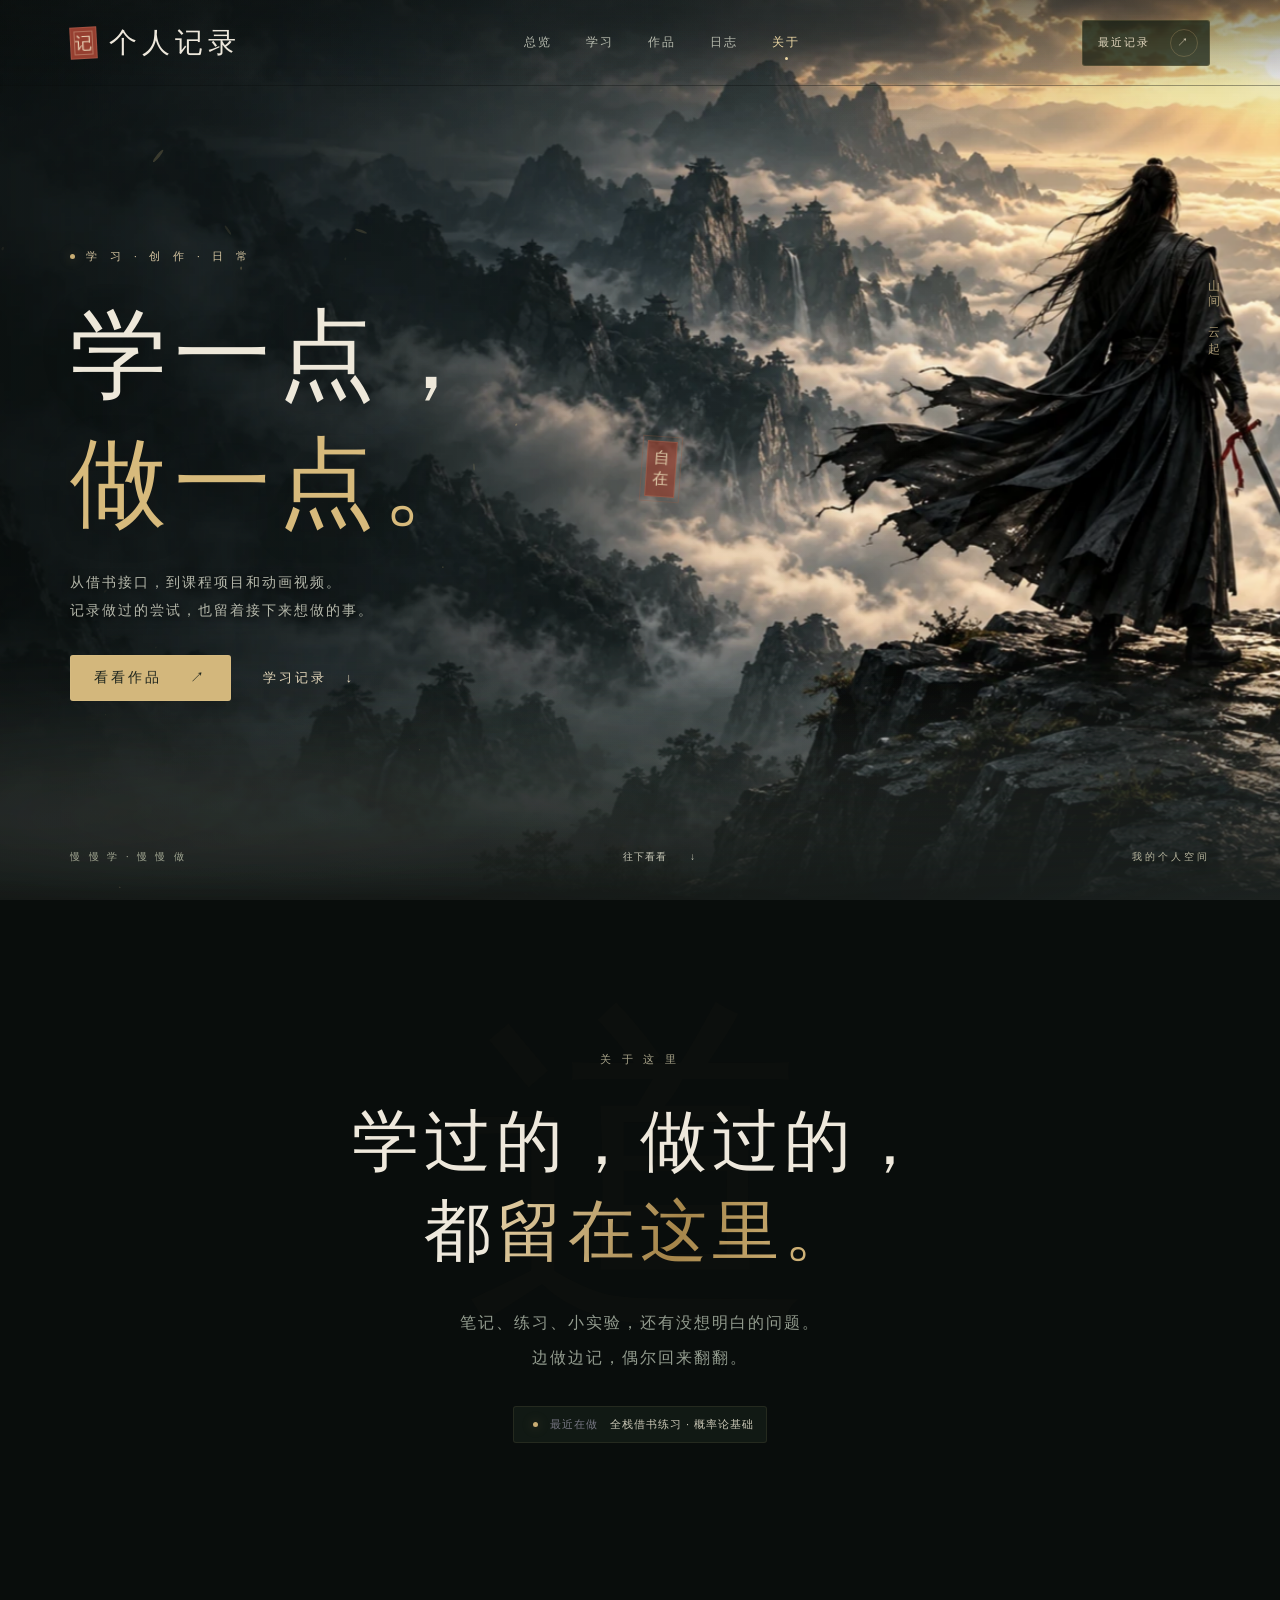
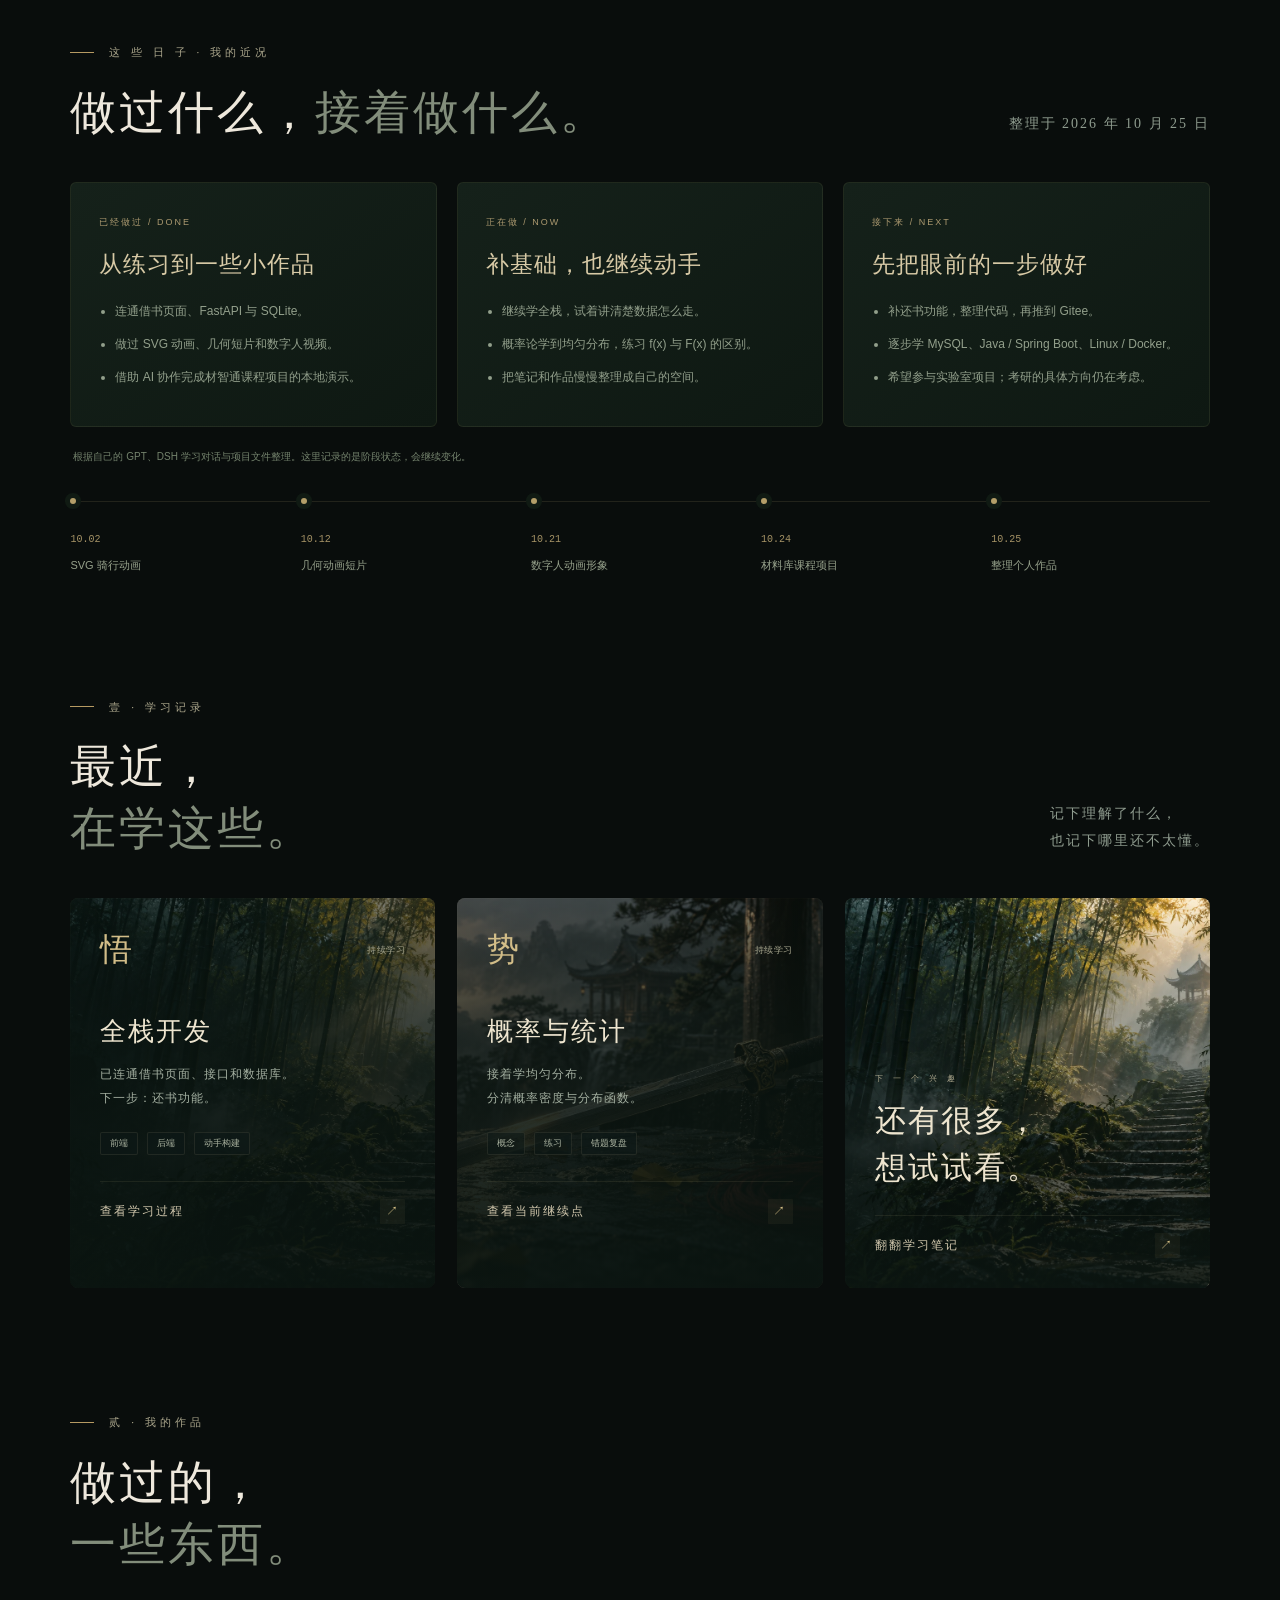
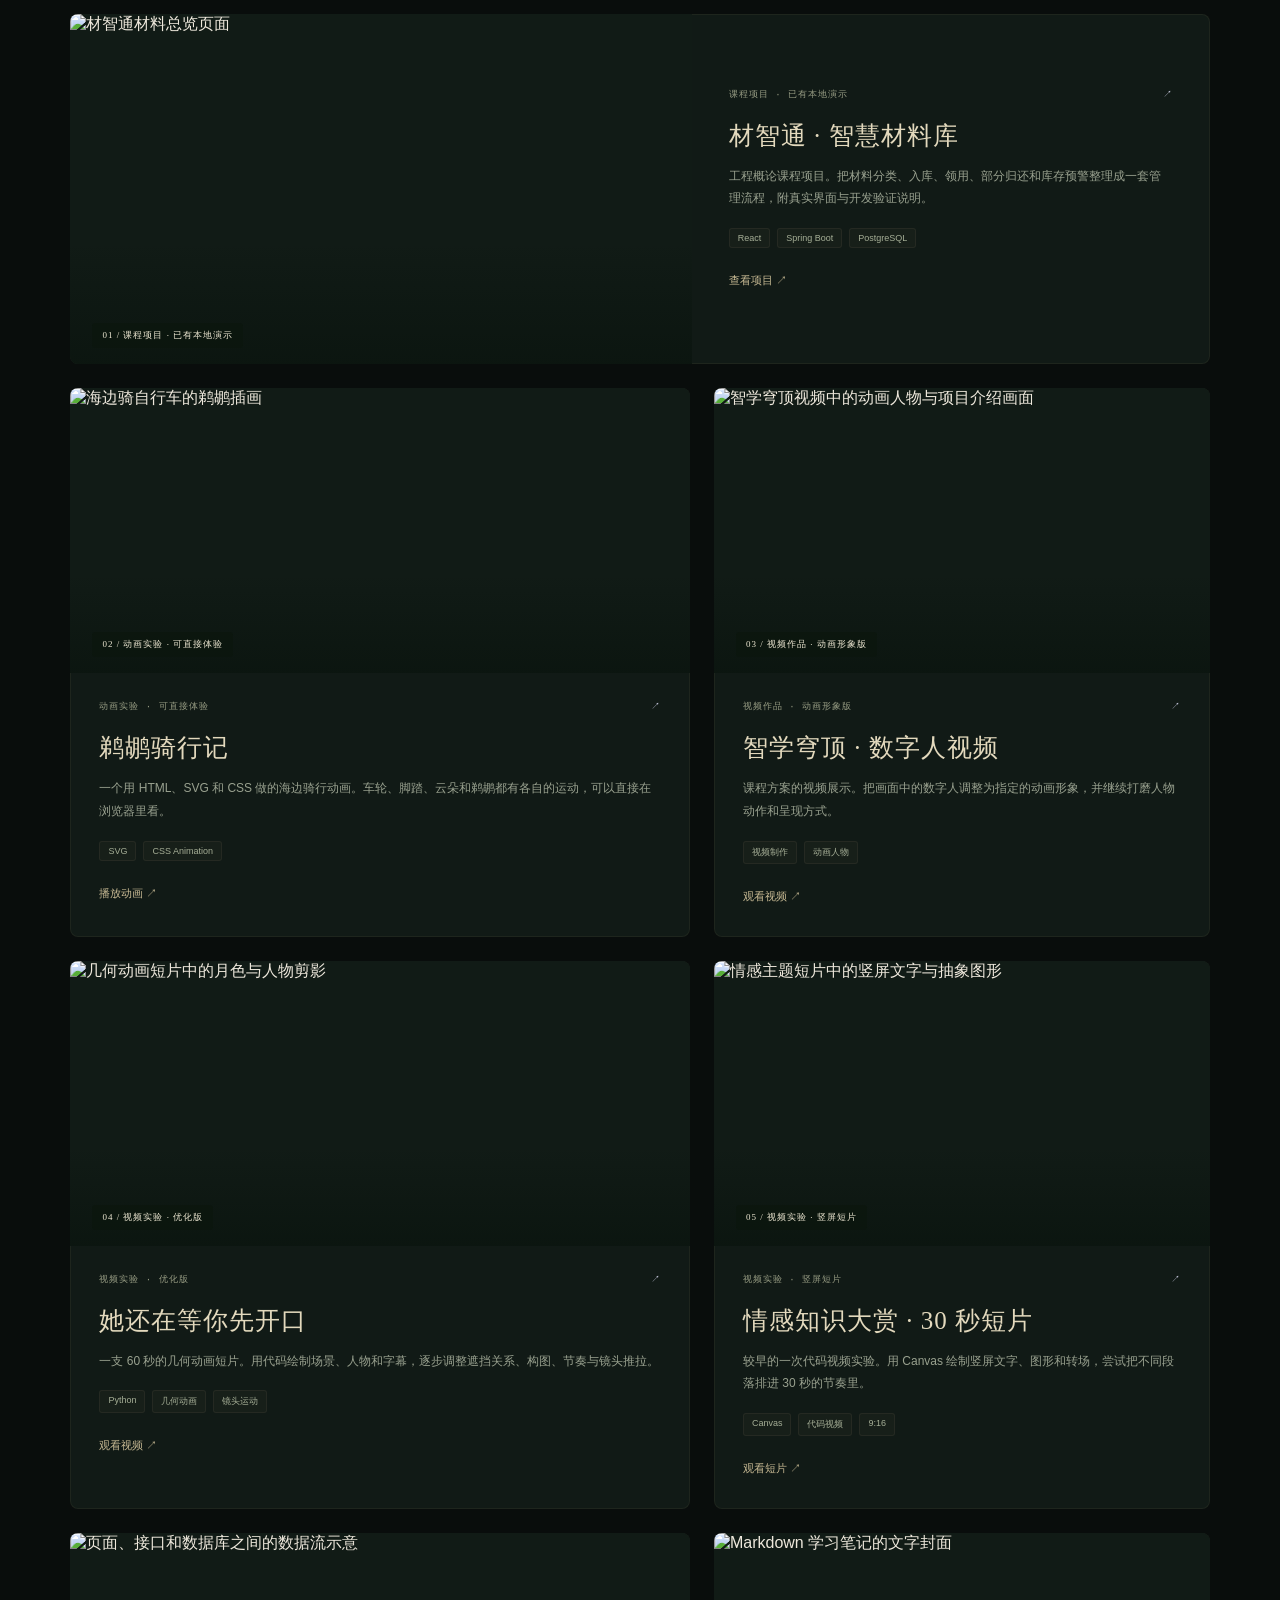
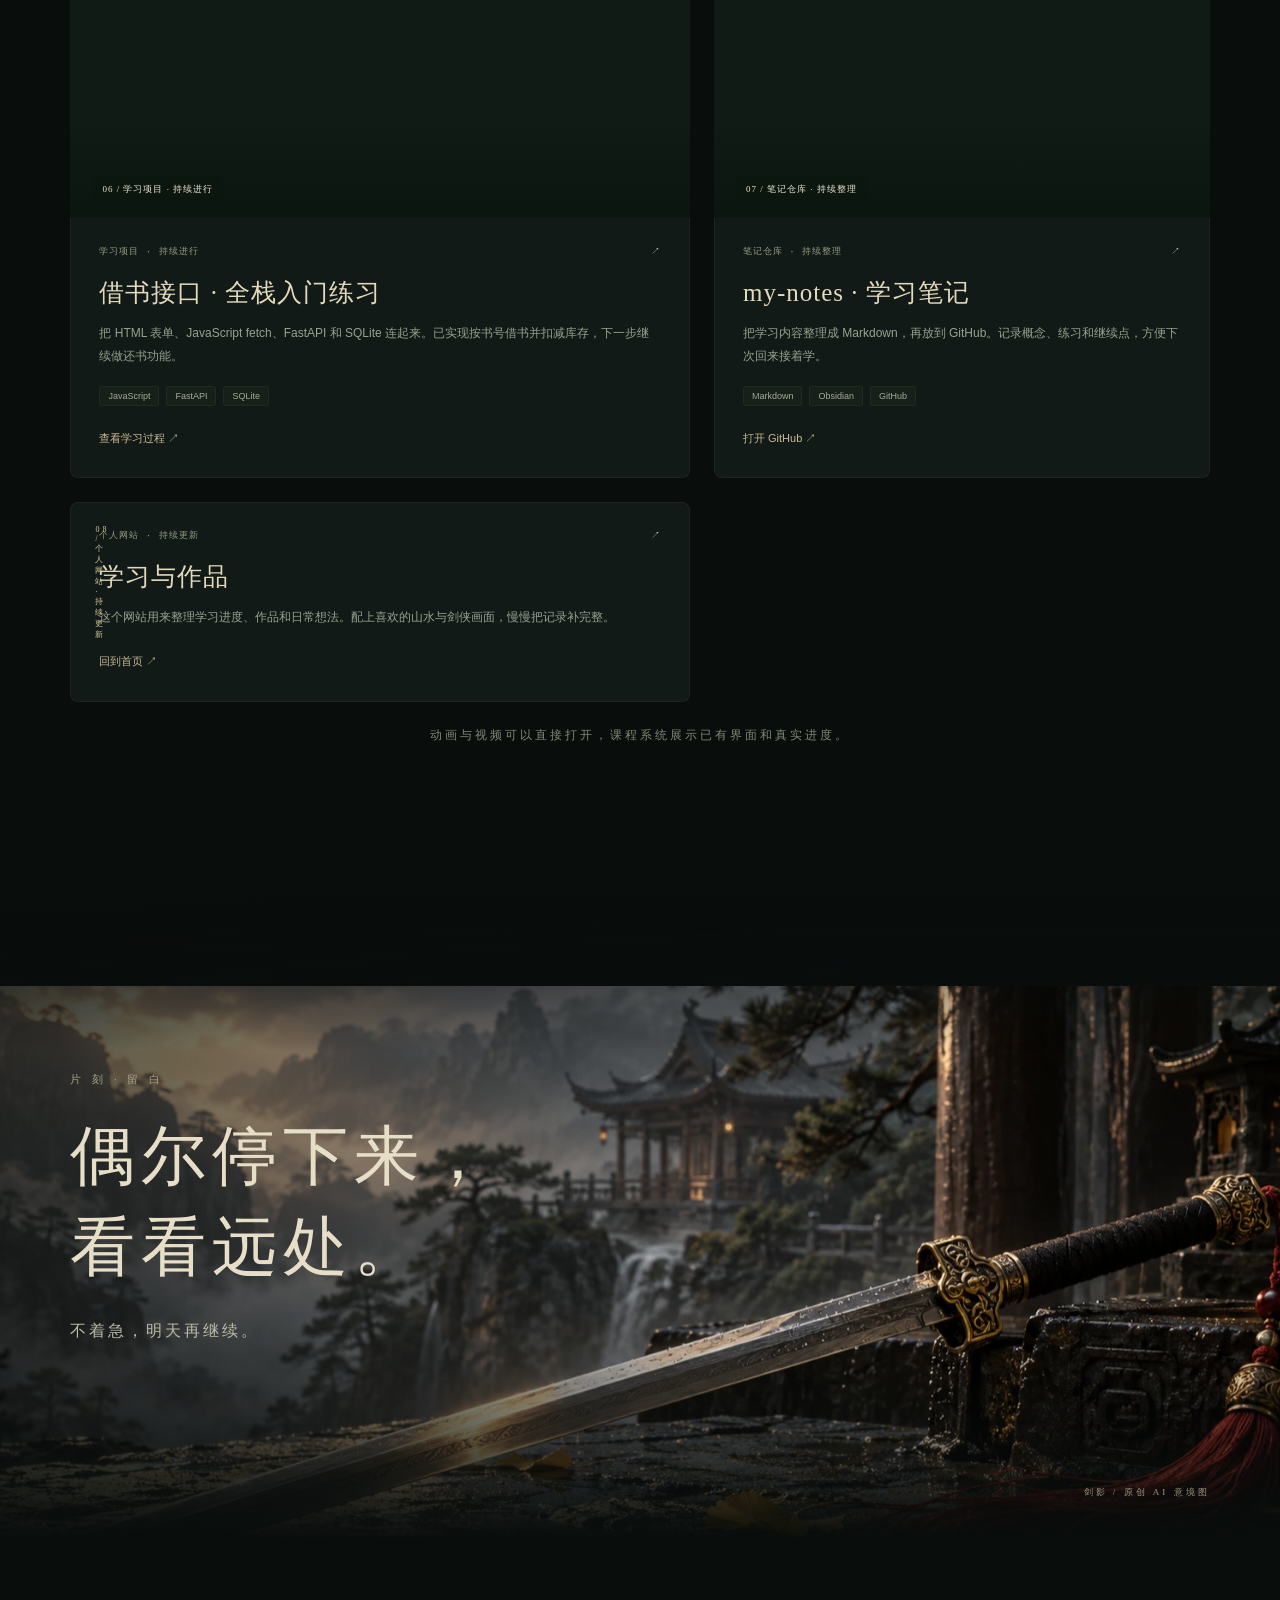
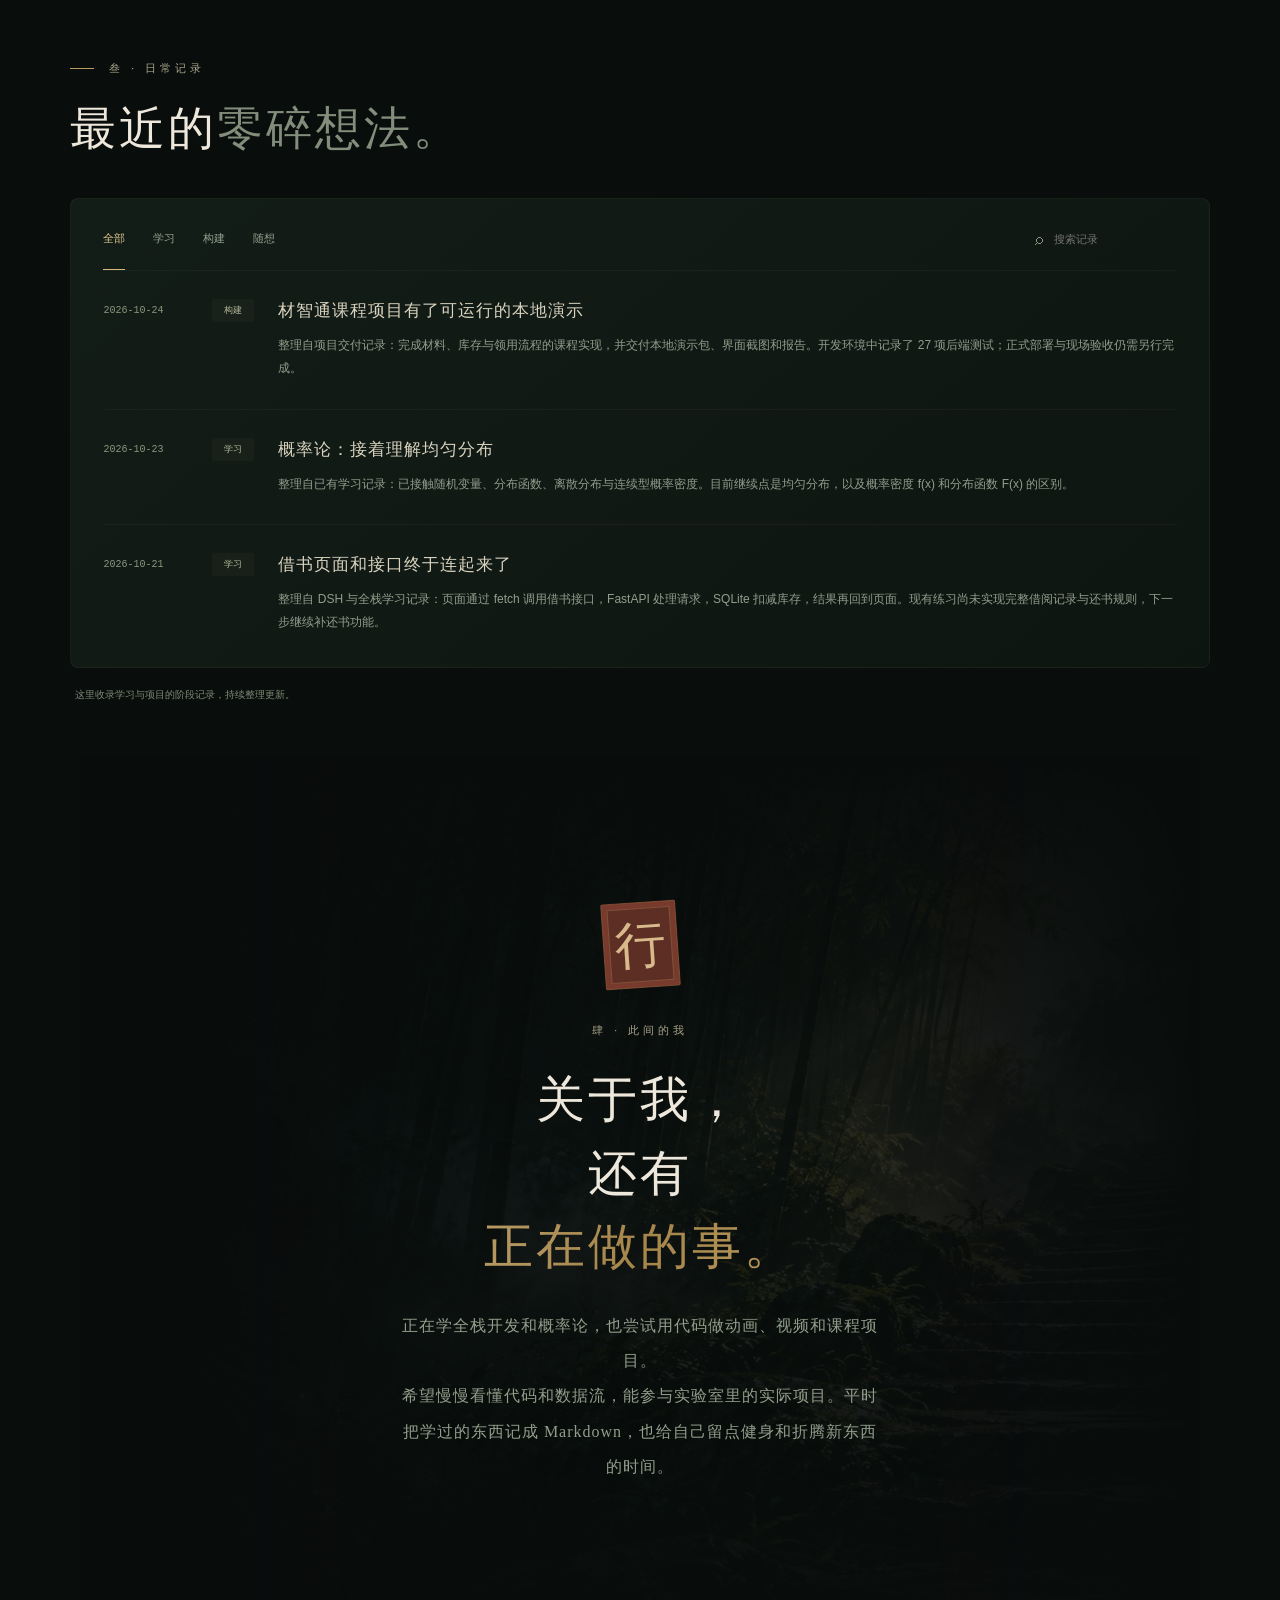
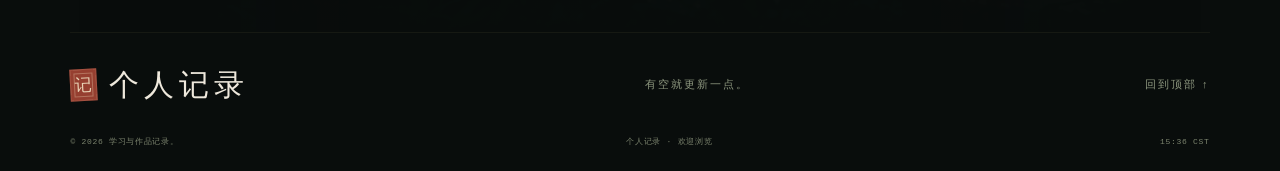
==== index.html @ 6dd76df6 "Deploy personal learning and works site" ====
<!doctype html>
<html lang="zh-CN"><head><meta charset="utf-8"><meta name="viewport" content="width=device-width,initial-scale=1"><meta name="description" content="记录学习、作品和日常想法的个人空间。"><meta name="theme-color" content="#090d0c"><title>学习与作品</title><link rel="icon" href="data:image/svg+xml,%3Csvg xmlns='http://www.w3.org/2000/svg' viewBox='0 0 64 64'%3E%3Crect width='64' height='64' rx='18' fill='%23090d0c'/wenjianbaiyujing/%3E%3Ctext x='18' y='47' font-family='Arial' font-size='34' fill='%23d3b77c'%3E%E8%AE%B0%3C/text%3E%3C/svg%3E"><link rel="preload" as="image" href="images/wuxia-summit-v3.webp"><link rel="stylesheet" href="design-v2.css"><link rel="stylesheet" href="theme-v3.css"><link rel="stylesheet" href="portfolio.css"></head>
<body><div class="scroll-progress" aria-hidden="true"></div><header class="site-header"><a class="brand" href="#home" aria-label="个人记录 首页"><span class="brand-seal">记</span>个人记录</a><nav aria-label="主导航"><a class="active" href="#home">总览</a><a href="#learning">学习</a><a href="#projects">作品</a><a href="#logs">日志</a><a href="#about">关于</a></nav><a class="nav-action" href="#logs">最近记录 <span>↗</span></a></header>
<main id="home"><section class="hero"><div class="hero-image-wrap"><img class="hero-image" src="images/wuxia-summit-v3.webp" alt="黑衣剑客立于孤峰，望向金色天光下的层峦与云海" fetchpriority="high" width="1672" height="941"></div><div class="hero-shade"></div><div class="mist mist-far" aria-hidden="true"></div><div class="mist mist-near" aria-hidden="true"></div><canvas id="wind-canvas" aria-hidden="true"></canvas><div class="sword-flash" aria-hidden="true"></div><div class="hero-inscription" aria-hidden="true">山 间 · 云 起</div><div class="hero-content"><div class="eyebrow"><span class="status-dot"></span> 学 习 · 创 作 · 日 常</div><h1 aria-label="学一点，做一点。"><span class="hero-line">学一点，</span><span class="hero-line">做一点。</span></h1><span class="hero-seal" aria-hidden="true">自<br>在</span><p class="hero-description">从借书接口，到课程项目和动画视频。<br>记录做过的尝试，也留着接下来想做的事。</p><div class="hero-actions"><a class="primary" href="#projects">看看作品 <span>↗</span></a><a class="secondary" href="#learning">学习记录 <span>↓</span></a></div></div><div class="hero-bottom"><span>慢 慢 学 · 慢 慢 做</span><a href="#intro">往下看看 <span>↓</span></a><span class="edition">我的个人空间</span></div></section>
<section id="intro" class="intro-section section-wrap reveal"><div class="eyebrow">关 于 这 里</div><h2 class="statement">学过的，做过的，<br>都<span class="gradient-text">留在这里。</span></h2><p class="intro-description">笔记、练习、小实验，还有没想明白的问题。<br>边做边记，偶尔回来翻翻。</p><div class="focus-pill"><span class="status-dot"></span><span>最近在做</span><strong id="focus-value">构建自己的数字空间</strong></div></section>
<section id="journey" class="content-section section-wrap"><div class="section-heading reveal"><div><div class="eyebrow">这 些 日 子 · 我的近况</div><h2>做过什么，<span class="soft">接着做什么。</span></h2></div><p>整理于 2026 年 10 月 25 日</p></div><div class="life-grid"><article class="life-card reveal"><span class="life-label">已经做过 / DONE</span><h3>从练习到一些小作品</h3><ul><li>连通借书页面、FastAPI 与 SQLite。</li><li>做过 SVG 动画、几何短片和数字人视频。</li><li>借助 AI 协作完成材智通课程项目的本地演示。</li></ul></article><article class="life-card reveal"><span class="life-label">正在做 / NOW</span><h3>补基础，也继续动手</h3><ul><li>继续学全栈，试着讲清楚数据怎么走。</li><li>概率论学到均匀分布，练习 f(x) 与 F(x) 的区别。</li><li>把笔记和作品慢慢整理成自己的空间。</li></ul></article><article class="life-card reveal"><span class="life-label">接下来 / NEXT</span><h3>先把眼前的一步做好</h3><ul><li>补还书功能，整理代码，再推到 Gitee。</li><li>逐步学 MySQL、Java / Spring Boot、Linux / Docker。</li><li>希望参与实验室项目；考研的具体方向仍在考虑。</li></ul></article></div><p class="journey-note">根据自己的 GPT、DSH 学习对话与项目文件整理。这里记录的是阶段状态，会继续变化。</p><div class="mini-timeline reveal"><a href="/wenjianbaiyujing/projects/pelican-bike.html"><time>10.02</time><span>SVG 骑行动画</span></a><a href="/wenjianbaiyujing/projects/geometry-story.html"><time>10.12</time><span>几何动画短片</span></a><a href="/wenjianbaiyujing/projects/learning-dome.html"><time>10.21</time><span>数字人动画形象</span></a><a href="/wenjianbaiyujing/projects/materials.html"><time>10.24</time><span>材料库课程项目</span></a><a href="#projects"><time>10.25</time><span>整理个人作品</span></a></div></section>
<section id="learning" class="content-section section-wrap"><div class="section-heading reveal"><div><div class="eyebrow">壹 · 学习记录</div><h2>最近，<br><span class="soft">在学这些。</span></h2></div><p>记下理解了什么，<br>也记下哪里还不太懂。</p></div><div class="learning-grid"><article class="learn-card reveal"><div class="card-top"><span class="subject-icon">悟</span><span class="badge">持续学习</span></div><img class="learn-art" src="images/bamboo-path-v3.webp" alt="" loading="lazy"><div class="card-number" aria-hidden="true">壹</div><h3>全栈开发</h3><p>已连通借书页面、接口和数据库。<br>下一步：还书功能。</p><div class="chips"><span>前端</span><span>后端</span><span>动手构建</span></div><a class="card-link" href="/wenjianbaiyujing/projects/fullstack.html">查看学习过程 <span>↗</span></a></article><article class="learn-card reveal"><div class="card-top"><span class="subject-icon">势</span><span class="badge">持续学习</span></div><img class="learn-art" src="images/jian-v3.webp" alt="" loading="lazy"><div class="card-number" aria-hidden="true">贰</div><h3>概率与统计</h3><p>接着学均匀分布。<br>分清概率密度与分布函数。</p><div class="chips"><span>概念</span><span>练习</span><span>错题复盘</span></div><a class="card-link" href="/wenjianbaiyujing/projects/probability.html">查看当前继续点 <span>↗</span></a></article><article class="learn-card open-card reveal"><img src="images/bamboo-path-v3.webp" alt="雾气与天光中的竹林石阶，通往远处的山亭" loading="lazy" width="1672" height="941"><div class="open-card-content"><span class="eyebrow">下 一 个 兴 趣</span><h3>还有很多，<br>想试试看。</h3><a class="card-link" href="https://github.com/piggod68/my-notes" target="_blank" rel="noopener noreferrer">翻翻学习笔记 <span>↗</span></a></div></article></div></section>
<section id="projects" class="content-section section-wrap"><div class="section-heading reveal"><div><div class="eyebrow">贰 · 我的作品</div><h2>做过的，<br><span class="soft">一些东西。</span></h2></div></div><div id="project-list" class="project-grid"></div><p class="section-caption reveal">动画与视频可以直接打开，课程系统展示已有界面和真实进度。</p></section>
<section class="image-interlude reveal" aria-label="古剑与山亭主题配图"><img src="images/jian-v3.webp" alt="古剑横陈石台，朱红剑穗与晨雾中的山亭相映" loading="lazy" width="1672" height="941"><div class="interlude-shade"></div><div class="interlude-copy"><span class="eyebrow">片 刻 · 留 白</span><h2>偶尔停下来，<br>看看远处。</h2><p>不着急，明天再继续。</p></div><span class="image-credit">剑影 / 原创 AI 意境图</span></section>
<section id="logs" class="content-section section-wrap"><div class="section-heading reveal"><div><div class="eyebrow">叁 · 日常记录</div><h2>最近的<span class="soft">零碎想法。</span></h2></div></div><div class="journal-panel reveal"><div class="log-toolbar"><div class="filters" aria-label="日志分类"><button class="selected" data-filter="全部">全部</button><button data-filter="学习">学习</button><button data-filter="构建">构建</button><button data-filter="随想">随想</button></div><label class="search"><span>⌕</span><input id="search" placeholder="搜索记录" aria-label="搜索日志"></label></div><div id="log-list"></div></div><p class="storage-note">这里收录学习与项目的阶段记录，持续整理更新。</p></section>
<section id="about" class="about section-wrap reveal"><div class="about-orb" aria-hidden="true">行</div><div class="eyebrow">肆 · 此间的我</div><h2>关于我，<br>还有<span class="gradient-text">正在做的事。</span></h2><p id="bio-value">对世界保持好奇，用学习拓宽边界，用作品回应想法。这片空间也会和我一起，慢慢生长。</p></section>
</main><footer class="section-wrap"><div class="footer-top"><a class="brand" href="#home"><span class="brand-seal">记</span>个人记录</a><span>有空就更新一点。</span><a href="#home">回到顶部 ↑</a></div><div class="footer-bottom"><span>© <span id="year">2026</span> 学习与作品记录。</span><span>个人记录 · 欢迎浏览</span><span id="clock"></span></div></footer>
<script src="portfolio-catalog.js"></script><script src="viewer.js"></script><script src="motion-v3.js"></script></body></html>
---- design-v2.css ----
:root{--bg:#050507;--text:#f5f5f7;--muted:#8e8e99;--ease:cubic-bezier(.22,1,.36,1);--mono:'SFMono-Regular',Consolas,monospace}*{box-sizing:border-box}html{scroll-behavior:smooth;scroll-padding-top:110px}body{background:var(--bg);color:var(--text);margin:0;font-family:-apple-system,BlinkMacSystemFont,'SF Pro Display','Segoe UI','Microsoft YaHei',sans-serif;-webkit-font-smoothing:antialiased}::selection{background:#aaa4ff60;color:white}a{color:inherit;text-decoration:none}button,input,textarea,select{font:inherit}button{cursor:pointer}button,a{-webkit-tap-highlight-color:transparent}button:focus-visible,a:focus-visible{outline:2px solid #b9bdff;outline-offset:6px}.scroll-progress{height:2px;position:fixed;top:0;left:0;width:100%;transform:scaleX(0);transform-origin:left;background:linear-gradient(90deg,#747dff,#e6bcff);z-index:100;pointer-events:none}.site-header{height:76px;position:fixed;top:0;left:0;right:0;display:flex;align-items:center;justify-content:space-between;padding:0 max(5.5vw,24px);z-index:30;border-bottom:1px solid transparent;transition:background .5s,border-color .5s,backdrop-filter .5s}.site-header.scrolled{background:#0a0a0cc7;backdrop-filter:blur(28px) saturate(150%);border-color:#ffffff0c}.brand{font-size:34px;line-height:1;font-weight:700;letter-spacing:-2.3px}.brand>span{font-size:12px;letter-spacing:0;vertical-align:top;margin-left:5px;display:inline-block;padding-top:4px;color:#b7b7c3}nav{display:flex;gap:34px}nav a{font-size:12px;color:#aaaab3;transition:color .3s;position:relative;padding:14px 0}nav a:hover,nav a.active{color:#fff}nav a:after{content:'';position:absolute;width:3px;height:3px;background:currentColor;border-radius:50%;bottom:5px;left:calc(50% - 1px);opacity:0;transition:opacity .3s}nav a.active:after{opacity:1}.nav-action{font-size:11px;color:#dcdce2;display:flex;gap:20px;align-items:center}.nav-action>span{border:1px solid #ffffff35;width:28px;height:28px;border-radius:50%;display:grid;place-items:center;transition:background .3s}.nav-action:hover>span{background:#fff;color:#111}.hero{height:min(900px,100svh);min-height:690px;position:relative;overflow:hidden;isolation:isolate;background:#050507}.hero-image-wrap{position:absolute;inset:0;z-index:-3;overflow:hidden}.hero-image{width:100%;height:100%;object-fit:cover;object-position:60% center;will-change:transform;transform:scale(1.035);animation:image-arrive 2.4s var(--ease) both}.hero-shade{position:absolute;inset:0;z-index:-1;background:linear-gradient(90deg,#050507c9 0%,#05050745 40%,transparent 65%),linear-gradient(0deg,#050507 0%,transparent 23%,transparent 85%,#05050740)}.hero-content{width:89%;max-width:1320px;margin:0 auto;height:100%;display:flex;flex-direction:column;justify-content:center;padding-bottom:20px}.eyebrow{font:10px/1.7 var(--mono);letter-spacing:2.1px;color:#8f8f9e;display:flex;align-items:center;gap:11px}.hero-content>.eyebrow{color:#b0b0c2;animation:arrive 1.4s var(--ease) .1s both}.status-dot{width:5px;height:5px;background:#b7bbff;border-radius:50%;display:inline-block;box-shadow:0 0 12px #a3aaff80;flex-shrink:0}h1{font-size:clamp(62px,7.5vw,116px);font-weight:650;line-height:1.17;letter-spacing:-5px;margin:32px 0 23px;animation:arrive 1.5s var(--ease) .2s both}h1>span{background:linear-gradient(110deg,#fff 10%,#b6b6cf 55%,#8d9be1);background-clip:text;-webkit-background-clip:text;color:transparent}.hero-description{color:#a1a1b1;font-size:17px;line-height:1.95;margin:0;animation:arrive 1.4s var(--ease) .3s both}.hero-actions{display:flex;align-items:center;gap:30px;margin-top:33px;animation:arrive 1.4s var(--ease) .4s both}.primary{display:inline-flex;align-items:center;justify-content:space-between;gap:28px;padding:14px 21px;border-radius:100px;background:#eeeef4;color:#18181c;border:0;font-size:12px;font-weight:600;transition:background .3s,transform .4s var(--ease),box-shadow .4s}.primary:hover{background:#fff;transform:translateY(-3px);box-shadow:0 6px 30px #e1dcff20}.secondary{font-size:12px;color:#cccbd6;display:flex;align-items:center;gap:18px;transition:color .3s}.secondary:hover{color:#fff}.hero-bottom{position:absolute;bottom:36px;left:5.5%;right:5.5%;display:flex;align-items:center;justify-content:space-between;color:#6e6e7f;font:9px var(--mono);letter-spacing:1.5px}.hero-bottom>a{font-size:10px;letter-spacing:1px;color:#a5a5b1}.hero-bottom>a>span{margin-left:20px;display:inline-block;animation:float-arrow 2.5s ease-in-out infinite}.edition{color:#848491}.section-wrap{width:calc(100% - 11vw);max-width:1180px;margin-left:auto;margin-right:auto}.intro-section{text-align:center;padding:140px 0 110px}.intro-section>.eyebrow{justify-content:center;margin-bottom:27px}.statement{font-size:clamp(42px,5vw,72px);line-height:1.35;letter-spacing:-2.5px;font-weight:600;margin:0}.gradient-text{background:linear-gradient(110deg,#d6d8f4,#949bdf 50%,#d8b8f4);background-clip:text;-webkit-background-clip:text;color:transparent}.intro-description{font-size:15px;color:#85858f;line-height:2;margin:28px auto 31px}.focus-pill{display:inline-flex;align-items:center;gap:12px;border:1px solid #ffffff14;background:#111114;border-radius:30px;padding:10px 12px 10px 19px;font-size:11px}.focus-pill>span:nth-child(2){color:#777783}.focus-pill strong{font-size:11px;font-weight:400;color:#cacbd5;max-width:270px;overflow-wrap:anywhere}.focus-pill button{border:0;background:#ffffff0c;border-radius:50%;width:26px;height:26px;color:#acb2de}.content-section{padding:75px 0 35px}.section-heading{display:flex;justify-content:space-between;align-items:end;gap:40px;margin-bottom:38px}.section-heading .eyebrow{margin-bottom:20px}.section-heading h2{font-size:clamp(32px,3.3vw,49px);font-weight:600;line-height:1.35;letter-spacing:-1.8px;margin:0}.soft{color:#777781}.section-heading>p{font-size:13px;line-height:1.9;color:#85858f;margin:0 0 6px}.subtle{display:inline-flex;align-items:center;gap:20px;border:0;background:none;color:#bdbecb;font-size:12px;padding:9px 0;transition:color .3s}.subtle>span{font-size:17px}.subtle:hover{color:#fff}.learning-grid{display:grid;grid-template-columns:repeat(3,1fr);gap:20px}.learn-card{position:relative;isolation:isolate;overflow:hidden;min-height:365px;background:linear-gradient(140deg,#1a1a22,#111115);border-radius:24px;padding:30px;transition:transform .7s var(--ease),box-shadow .7s var(--ease);box-shadow:inset 0 1px 0 #ffffff0c}.learn-card:nth-child(2){background:linear-gradient(140deg,#1b1a23,#111115)}.learn-card:hover{transform:translateY(-7px);box-shadow:inset 0 1px 0 #ffffff16,0 25px 70px #0007}.card-top{display:flex;justify-content:space-between;align-items:center}.subject-icon{font:29px var(--mono);color:#c3c8ef}.badge{font-size:9px;font-weight:400;letter-spacing:.5px;color:#898995}.card-number{position:absolute;right:20px;top:62px;z-index:-1;font:600 126px -apple-system,BlinkMacSystemFont,sans-serif;letter-spacing:-10px;color:#ffffff03;pointer-events:none}.learn-card h3{font-size:23px;letter-spacing:-.7px;font-weight:500;margin:42px 0 14px}.learn-card p{font-size:12px;line-height:1.95;color:#92929f;margin:0}.chips{display:flex;gap:9px;margin:22px 0 26px}.chips span{font-size:9px;color:#9797a8;background:#ffffff05;border:1px solid #ffffff0a;border-radius:20px;padding:4px 9px}.card-link{width:100%;display:flex;align-items:center;justify-content:space-between;background:none;border:0;border-top:1px solid #ffffff0e;padding:17px 0 0;color:#bfbfcd;font-size:11px}.card-link span{width:25px;height:25px;border-radius:50%;background:#ffffff0a;display:grid;place-items:center;transition:background .3s,transform .4s}.card-link:hover span{background:#ffffff20;transform:rotate(45deg)}.open-card{padding:0;min-height:365px}.open-card>img{position:absolute;width:100%;height:100%;object-fit:cover;object-position:65% center;z-index:-2;opacity:.85;transition:transform 1.2s var(--ease)}.open-card:after{content:'';position:absolute;inset:0;background:linear-gradient(0deg,#0a0a10 0%,transparent 80%);z-index:-1}.open-card:hover>img{transform:scale(1.06)}.open-card-content{height:100%;min-height:365px;display:flex;flex-direction:column;justify-content:end;padding:30px}.open-card-content .eyebrow{font-size:8px}.open-card h3{font-size:28px;line-height:1.45;margin:13px 0 24px}.project-grid{display:grid;grid-template-columns:1.25fr 1fr;gap:24px}.project-card{min-width:0;background:#111114;border-radius:24px;overflow:hidden;box-shadow:inset 0 1px 0 #ffffff08;transition:transform .7s var(--ease)}.project-card:hover{transform:translateY(-6px)}.project-visual{height:300px;background:#0c0c0f url('images/digital-self-v2.webp') center center/cover;position:relative;overflow:hidden}.project-card:nth-child(even) .project-visual{background-image:url('images/glass-garden-v2.webp');background-position:65% center}.project-visual:after{content:'';position:absolute;inset:0;background:linear-gradient(0deg,#11111475,transparent 60%)}.visual-label{position:absolute;left:25px;top:23px;z-index:2;font:8px var(--mono);letter-spacing:1.5px;color:#9797a4}.mock-window,.placeholder-art{display:none}.project-content{padding:27px 29px 30px}.project-meta{display:flex;justify-content:space-between;font:9px var(--mono);color:#8c8c9b;letter-spacing:1px}.project-meta>span:last-child{color:#bfc0d4}.project-content h3{font-size:24px;font-weight:500;letter-spacing:-.7px;margin:18px 0 13px}.project-content p{font-size:12px;line-height:1.9;color:#888894;margin:0 0 23px;overflow-wrap:anywhere}.project-actions{display:flex;gap:24px}.project-actions button,.project-actions a{background:none;border:0;color:#c9c9d7;font-size:11px;padding:0;transition:color .3s}.project-actions button:hover,.project-actions a:hover{color:#fff}.section-caption{font-size:11px;color:#696976;text-align:center;margin:25px 0 10px}.image-interlude{height:530px;position:relative;isolation:isolate;margin:100px auto 30px;overflow:hidden;max-width:1800px}.image-interlude>img{position:absolute;inset:0;width:100%;height:100%;object-fit:cover;object-position:60% 53%;z-index:-3}.interlude-shade{position:absolute;inset:0;z-index:-1;background:linear-gradient(90deg,#050507b0,transparent 65%),linear-gradient(0deg,#050507,transparent 25%,transparent 70%,#050507)}.interlude-copy{max-width:1180px;width:89%;margin:auto;height:100%;display:flex;flex-direction:column;justify-content:center}.interlude-copy h2{font-size:54px;font-weight:500;line-height:1.4;letter-spacing:-2px;margin:22px 0 12px}.interlude-copy p{font-size:14px;color:#a6a6b6}.image-credit{position:absolute;right:5.5%;bottom:40px;font:7px var(--mono);letter-spacing:1.5px;color:#717180}.journal-panel{background:linear-gradient(140deg,#141418,#0e0e11);border-radius:24px;padding:9px 32px 4px}.log-toolbar{display:flex;align-items:center;justify-content:space-between;border-bottom:1px solid #ffffff09;gap:20px}.filters{display:flex;gap:28px}.filters button{border:0;border-bottom:1px solid transparent;background:none;font-size:11px;color:#777782;padding:23px 0;transition:color .3s;white-space:nowrap}.filters button.selected{color:#efeff5;border-color:#c5c8f4}.filters button:hover{color:#ddd}.search{display:flex;gap:9px;align-items:center;color:#70707d}.search input{background:none;border:0;font-size:11px;color:#ccc;width:125px;outline:none}.search input:focus{outline:1px solid #73758a;outline-offset:5px;border-radius:3px}.log-row{display:grid;grid-template-columns:85px 42px 1fr 24px;gap:24px;border-bottom:1px solid #ffffff08;padding:28px 0;align-items:start}.log-row:last-child{border:0}.log-date{font:10px/1.7 var(--mono);color:#71717e;padding-top:3px}.log-tag{font-size:9px;padding:5px 0;background:#ffffff05;text-align:center;color:#9c9caf;border-radius:5px}.log-body h3{font-size:15px;font-weight:400;margin:0 0 12px;color:#d3d3de;letter-spacing:.2px}.log-body .badge{margin-left:8px;font-size:8px;color:#666674}.log-body p{font-size:12px;line-height:1.95;color:#7e7e8c;margin:0;white-space:pre-wrap;overflow-wrap:anywhere}.delete{border:0;background:none;font-size:16px;color:#5b5b68;padding:0}.delete:hover{color:#d0a8b4}.storage-note{font-size:10px;color:#60606e;line-height:1.8;margin:18px 5px}.empty{color:#81818f;padding:40px 0;font-size:12px}.about{text-align:center;padding:145px 0 125px}.about-orb{width:85px;height:85px;margin:0 auto 33px;border-radius:25px;background:radial-gradient(ellipse at 15% 10%,#777783,#292932 43%,#121218 80%);border:1px solid #ffffff26;box-shadow:inset 0 1px 3px #ffffff30,0 25px 80px #9c90ff14;font-size:66px;line-height:1;letter-spacing:-8px;text-indent:-7px;color:#e4e3ee;text-shadow:0 3px 5px #0008;transform:rotate(-9deg);transition:transform .6s var(--ease)}.about-orb span{font-size:32px;color:#a7a3e1;letter-spacing:-8px}.about-orb:hover{transform:rotate(5deg) translateY(-7px)}.about .eyebrow{justify-content:center}.about h2{font-size:48px;font-weight:500;line-height:1.5;letter-spacing:-1.8px;margin:24px 0}.about h2>span{display:block}.about>p{max-width:490px;font-size:14px;line-height:2.2;color:#838391;margin:0 auto 23px;white-space:pre-wrap}.about>.subtle{font-size:11px}footer{border-top:1px solid #ffffff0d;padding:36px 0 24px}.footer-top{display:flex;justify-content:space-between;align-items:center;padding-bottom:35px}.footer-top>.brand{font-size:30px}.footer-top>span{font-size:11px;color:#73737f}.footer-top>a:last-child{font-size:11px;color:#9999a7}.footer-bottom{display:flex;justify-content:space-between;align-items:center;gap:25px;font:8px var(--mono);color:#585865;letter-spacing:.7px}.footer-bottom>div{display:flex;gap:20px}.footer-bottom button{background:none;border:0;padding:4px 0;color:#7c7c8a;font-size:10px}.footer-bottom button:hover{color:#ccc}dialog{color:#e6e6ee;background:#18181eef;border:1px solid #ffffff1c;border-radius:25px;max-width:530px;width:calc(100% - 32px);padding:30px;box-shadow:0 20px 100px #000a;backdrop-filter:blur(35px)}dialog::backdrop{background:#0009;backdrop-filter:blur(12px)}.dialog-top{display:flex;justify-content:space-between;align-items:center;font:9px var(--mono);letter-spacing:1px;color:#8f8fa8}.dialog-top button{border:0;background:#ffffff0a;color:#ddd;border-radius:50%;width:30px;height:30px;font-size:22px}dialog h2{font-size:25px;font-weight:500;letter-spacing:-.7px;margin:20px 0 25px}dialog label{display:block;font-size:11px;color:#a4a4b5;margin:16px 0}dialog input,dialog textarea,dialog select{display:block;width:100%;background:#0d0d12;color:#e6e6ee;border:1px solid #ffffff14;border-radius:12px;padding:13px;margin-top:8px;font-size:13px;outline-color:#a0a5ed;resize:vertical}dialog select{color-scheme:dark}.dialog-note{font-size:10px;color:#6c6c80;line-height:1.8;margin:23px 0}.dialog-note~.primary{width:100%;margin-top:3px}#toast{position:fixed;z-index:100;bottom:30px;left:50%;transform:translate(-50%,15px);background:#e9e9f3eb;color:#23232f;border:1px solid #fff4;border-radius:35px;padding:14px 23px;box-shadow:0 10px 40px #0008;font-size:12px;opacity:0;pointer-events:none;backdrop-filter:blur(20px);transition:opacity .4s,transform .4s;max-width:90vw;text-align:center}#toast.show{opacity:1;transform:translate(-50%,0)}.motion-ready .reveal{opacity:0;transform:translateY(35px);transition:opacity 1s var(--ease),transform 1.1s var(--ease)}.motion-ready .reveal.visible{opacity:1;transform:translateY(0)}.learning-grid .reveal:nth-child(2){transition-delay:.08s}.learning-grid .reveal:nth-child(3){transition-delay:.16s}@keyframes arrive{from{opacity:0;transform:translateY(26px)}to{opacity:1;transform:translateY(0)}}@keyframes image-arrive{from{opacity:0;transform:scale(1.12)}to{opacity:1;transform:scale(1.035)}}@keyframes float-arrow{50%{transform:translateY(5px)}}
@media(min-width:1600px){.hero-content{max-width:1380px}.hero{height:920px}.hero h1{font-size:118px}.hero-image{object-position:center 48%}}
@media(max-width:1100px){.hero{min-height:660px;height:85svh;max-height:900px}.hero-image{object-position:56% center}.hero-shade{background:linear-gradient(90deg,#050507df,#05050745 55%,transparent),linear-gradient(0deg,#050507,transparent 25%)}h1{font-size:80px;letter-spacing:-4px}.hero-content{padding-bottom:0}.section-heading h2{font-size:39px}.learn-card{padding:24px}.open-card{padding:0}.open-card-content{padding:24px}.learn-card h3{font-size:21px}.chips{gap:5px;flex-wrap:wrap}.chips span{padding:4px 6px;font-size:8px}.project-visual{height:250px}.project-content{padding:24px}.project-content h3{font-size:21px}.image-interlude{height:460px}.interlude-copy h2{font-size:46px}.log-row{gap:16px}.about h2{font-size:43px}}
@media(max-width:760px){html{scroll-padding-top:90px}.site-header{height:65px;padding:0 22px}.brand{font-size:29px}.brand>span{font-size:9px}nav{gap:23px}nav a{font-size:10px}.nav-action{display:none}.hero{min-height:790px;height:94svh;max-height:1000px}.hero-image-wrap{top:250px;bottom:15px;left:-30%;right:-8%}.hero-image{object-fit:cover;object-position:80% center;opacity:.8}.hero-shade{background:linear-gradient(0deg,#050507 0%,transparent 23%,transparent 44%,#050507 83%),linear-gradient(90deg,#05050730,transparent)}.hero-content{width:calc(100% - 44px);justify-content:start;padding-top:124px}.hero-content>.eyebrow{font-size:7px;letter-spacing:1.5px}.hero h1{font-size:64px;line-height:1.2;letter-spacing:-3px;margin:25px 0 22px}.hero-description{font-size:13px;color:#b1b1bf;line-height:1.9}.hero-actions{gap:24px;margin-top:25px}.primary{font-size:10px;padding:13px 18px;gap:20px}.secondary{font-size:10px;gap:12px}.hero-bottom{bottom:26px;left:22px;right:22px;font-size:7px;letter-spacing:1px}.hero-bottom>a{font-size:9px}.edition{display:none}.section-wrap{width:calc(100% - 44px)}.intro-section{padding:85px 0 55px}.intro-section>.eyebrow{font-size:8px;margin-bottom:22px}.statement{font-size:39px;letter-spacing:-1.5px;line-height:1.4}.intro-description{font-size:12px;margin:22px 0 27px;line-height:2}.focus-pill{gap:9px;padding:8px 9px 8px 13px;font-size:9px;max-width:100%}.focus-pill strong{font-size:9px;max-width:175px}.focus-pill button{width:24px;height:24px}.content-section{padding-top:62px;padding-bottom:10px}.section-heading{gap:20px;margin-bottom:26px}.section-heading .eyebrow{font-size:7px;letter-spacing:1.4px;margin-bottom:17px}.section-heading h2{font-size:31px;letter-spacing:-1.2px}.section-heading>p{display:none}.subtle{font-size:10px;gap:9px;white-space:nowrap}.learning-grid{grid-template-columns:1fr;gap:15px}.learn-card{padding:27px;min-height:330px;border-radius:22px}.learn-card h3{font-size:24px;margin-top:32px}.learn-card p{font-size:12px}.card-number{font-size:160px;top:25px;right:35px;color:#ffffff03}.chips{margin:18px 0}.chips span{padding:4px 8px;font-size:9px}.card-link{font-size:11px}.open-card{padding:0;min-height:330px}.open-card-content{min-height:330px;padding:27px}.open-card>img{object-position:65% 56%}.open-card-content h3{font-size:30px;margin:15px 0 24px}.open-card .card-link{width:55%}.project-grid{grid-template-columns:1fr;gap:21px}.project-card{border-radius:22px}.project-visual{height:235px}.project-content{padding:24px}.project-content h3{font-size:21px}.project-content p{font-size:12px}.section-caption{font-size:10px;line-height:1.8;padding:0 5px}.image-interlude{height:510px;margin:65px auto 0}.image-interlude>img{object-position:65% center;opacity:.7}.interlude-shade{background:linear-gradient(90deg,#05050788,transparent),linear-gradient(0deg,#050507,transparent 30%,transparent 65%,#050507)}.interlude-copy{width:calc(100% - 44px);justify-content:start;padding-top:60px}.interlude-copy>.eyebrow{font-size:7px}.interlude-copy h2{font-size:39px;letter-spacing:-1.5px;margin-top:17px}.interlude-copy p{font-size:12px}.image-credit{bottom:28px;left:22px;right:auto;font-size:6px}.journal-panel{border-radius:20px;padding:0 20px}.log-toolbar{gap:10px;flex-wrap:wrap;padding-top:3px}.filters{gap:25px}.filters button{font-size:10px;padding:18px 0}.search{padding-bottom:15px;width:100%}.search input{width:100%;font-size:10px}.log-row{grid-template-columns:1fr 35px 20px;gap:8px 12px;padding:22px 0}.log-date{grid-column:1;grid-row:1;font-size:9px;padding:2px 0}.log-tag{grid-column:2;grid-row:1;font-size:8px;padding:4px}.delete{grid-column:3;grid-row:1}.log-body{grid-column:1/4;grid-row:2}.log-body h3{font-size:13px;line-height:1.7;margin:7px 0 10px}.log-body p{font-size:11px;line-height:1.9}.storage-note{font-size:9px;line-height:1.9;margin:14px 2px}.about{padding:90px 0 75px}.about-orb{width:70px;height:70px;border-radius:21px;font-size:55px;margin-bottom:30px}.about .eyebrow{font-size:8px}.about h2{font-size:32px;letter-spacing:-1.3px}.about>p{font-size:12px;max-width:300px;line-height:2.15}.footer-top{padding-bottom:25px;gap:12px}.footer-top>.brand{font-size:26px}.footer-top>span{font-size:9px}.footer-top>a:last-child{font-size:9px}.footer-bottom{flex-wrap:wrap;gap:20px;font-size:6px}.footer-bottom>div{order:3;width:100%;justify-content:center;gap:35px;padding-top:10px;border-top:1px solid #ffffff08}.footer-bottom button{font-size:9px}dialog{padding:24px;border-radius:22px}dialog h2{font-size:23px}.motion-ready .reveal{transform:translateY(22px)}}
@media(max-width:370px){.site-header{padding:0 18px}nav{gap:16px}.hero h1{font-size:55px}.hero-content{width:calc(100% - 36px)}.hero{min-height:750px}.hero-image-wrap{top:280px;left:-60%;right:-5%}.hero-actions{gap:17px}.hero-actions .primary{padding:12px 15px}.hero-actions .secondary{gap:7px}.section-wrap{width:calc(100% - 36px)}.statement{font-size:33px}.section-heading h2{font-size:27px}.focus-pill{gap:7px}.focus-pill strong{max-width:145px}.footer-top>span{font-size:8px}.eyebrow{letter-spacing:1px}}
@media(prefers-reduced-motion:reduce){html{scroll-behavior:auto}*,*:before,*:after{animation:none!important;transition:none!important}.motion-ready .reveal{opacity:1;transform:none}.hero-image{will-change:auto}}
@media(max-width:760px){.hero{min-height:900px;height:104svh}.hero-image-wrap{top:420px;bottom:5px}.hero-shade{background:linear-gradient(180deg,#050507 0%,#050507 43%,#05050710 62%,transparent 80%,#050507 100%)}.hero-description{position:relative}.hero-actions{position:relative}.hero-image{object-position:76% center}}
@media(max-width:370px){.hero{min-height:850px}.hero-image-wrap{top:410px;left:-40%;right:-8%}}
.motion-ready .learn-card.visible:hover{transform:translateY(-7px)}
---- theme-v3.css ----
:root{--bg:#090d0c;--text:#eee8dc;--gold:#c7a76a;--ink:#101715;--serif:'STKaiti','KaiTi','Songti SC','SimSun',serif;--ease:cubic-bezier(.22,1,.36,1)}body{background:var(--bg);color:var(--text)}::selection{background:#b18e4960;color:#fff}.scroll-progress{background:linear-gradient(90deg,#76633d,#e0c88e,#7c3226)}.site-header{height:86px;background:linear-gradient(#090d0c60,transparent)}.site-header.scrolled{background:#0a100edb;border-color:#d8c09116;backdrop-filter:blur(24px)}.brand{display:flex;align-items:center;gap:12px;font-family:var(--serif);font-size:28px;letter-spacing:5px;font-weight:400}.brand>span.brand-seal{display:grid;place-items:center;vertical-align:initial;width:27px;height:32px;font:17px var(--serif);padding:0;margin:0;letter-spacing:0;color:#e8d2b5;background:#963f30;border:1px solid #bf756455;box-shadow:inset 0 0 0 3px #963f30,inset 0 0 0 4px #e8c9ab60;transform:rotate(-3deg)}nav a{color:#b7bbae;letter-spacing:2px}nav a.active{color:#edd8a4}.nav-action{color:#e0d4bc;letter-spacing:2px}.nav-action>span{border-color:#d1b47e40}.nav-action:hover>span{background:#d8bc80}.hero{height:100svh;min-height:760px;max-height:1080px;background:#090d0c}.hero-image-wrap{inset:-3%;transform:translateZ(0)}.hero-image{object-position:center 52%;animation:wuxia-image-in 2.8s var(--ease) both;transform:scale(1.08);filter:saturate(.82)}.hero-shade{background:linear-gradient(90deg,#090d0c9c 0%,#090d0c15 48%,transparent 78%),linear-gradient(0deg,#090d0c 0%,transparent 25%,transparent 85%,#090d0c30)}.hero-content{position:relative;z-index:5;padding:50px 0 0;pointer-events:none}.hero-content a{pointer-events:auto}.hero-content>.eyebrow{font:11px var(--serif);color:#d6c5a1;letter-spacing:5px}.status-dot{background:#c9ad74;box-shadow:0 0 12px #bda16c66}.hero h1{position:relative;font-family:var(--serif);font-size:clamp(66px,7.6vw,118px);font-weight:500;letter-spacing:7px;line-height:1.32;margin:27px 0 20px;animation:none;text-shadow:0 4px 35px #0005}.hero h1>.hero-line{display:block;background:none;-webkit-text-fill-color:initial;color:#eee8da}.hero h1>.hero-line:last-child{color:#d7ba7c}.hero-char{display:inline-block;animation:sword-text-in 1.4s var(--ease) both;animation-delay:calc(.2s + var(--char-index)*.085s)}.hero-seal{position:absolute;left:min(45vw,640px);top:49%;font:16px/1.3 var(--serif);background:#8e3c2cc7;border:1px solid #c6846750;outline:1px solid #a15b3e50;outline-offset:4px;padding:6px;color:#ead4af;transform:rotate(4deg);opacity:.9}.hero-description{font-size:14px;color:#b4b7aa;line-height:2.05;letter-spacing:2px;text-shadow:0 2px 10px #000;animation-delay:.6s}.hero-actions{margin-top:30px;gap:32px;animation-delay:.7s}.primary{background:#d3b77c;color:#1e251d;border-radius:3px;font-family:var(--serif);font-size:14px;font-weight:500;letter-spacing:3px;padding:14px 24px;position:relative;overflow:hidden;box-shadow:inset 0 0 0 1px #e3c99435}.primary:after{content:'';position:absolute;inset:0;background:linear-gradient(110deg,transparent 20%,#fff8 48%,transparent 75%);transform:translateX(-130%);transition:transform .8s var(--ease)}.primary:hover{background:#e2ca97;box-shadow:0 4px 30px #d5b97420}.primary:hover:after{transform:translateX(130%)}.secondary{font-family:var(--serif);font-size:13px;letter-spacing:3px;color:#e6d9bc}.hero-bottom{z-index:5;color:#a4a994;font-family:var(--serif);font-size:10px;letter-spacing:3px}.hero-bottom>a{font-family:var(--serif);color:#c7c7b6}.edition{color:#b8b69f}.hero-inscription{position:absolute;right:4.5%;top:30%;writing-mode:vertical-rl;z-index:5;font:12px var(--serif);letter-spacing:6px;color:#ddc796bb}.mist{position:absolute;pointer-events:none;z-index:2;width:150%;height:40%;left:-25%;bottom:0;filter:blur(20px);opacity:.23;mix-blend-mode:screen;will-change:transform;background:radial-gradient(ellipse at 18% 75%,#abc0b94d,transparent 45%),radial-gradient(ellipse at 70% 60%,#bdd4c75c,transparent 43%);animation:mist-drift 28s ease-in-out infinite alternate}.mist-near{bottom:-8%;height:43%;opacity:.3;filter:blur(28px);animation-duration:19s;animation-direction:alternate-reverse;background:radial-gradient(ellipse at 30% 60%,#d9e2c953,transparent 45%),radial-gradient(ellipse at 85% 90%,#c6d6cd63,transparent 40%)}#wind-canvas{position:absolute;inset:0;width:100%;height:100%;pointer-events:none;z-index:4}.sword-flash{position:absolute;top:60%;left:-30%;width:160%;height:1px;z-index:4;background:linear-gradient(90deg,transparent,#d8c99d,white,#c9b37a,transparent);box-shadow:0 0 16px #e6d2a299;transform:rotate(-25deg) scaleX(0);opacity:0;pointer-events:none}.hero.strike .sword-flash{animation:sword-pass .75s var(--ease)}.eyebrow{font-family:var(--serif);color:#aaa58b;letter-spacing:4px;font-size:11px}.intro-section{position:relative;padding-top:150px;padding-bottom:110px}.intro-section:before{content:'道';position:absolute;left:50%;top:30px;transform:translateX(-50%);font:360px var(--serif);color:#cfb47b04;z-index:-1;pointer-events:none}.statement{font-family:var(--serif);font-weight:400;letter-spacing:5px;font-size:67px}.gradient-text{background:linear-gradient(110deg,#e3cfa5,#a5854a 50%,#e0c48b);background-clip:text;-webkit-background-clip:text;color:transparent}.intro-description{font-family:var(--serif);font-size:16px;color:#939c8f;letter-spacing:2px;line-height:2.2}.focus-pill{background:#111914;border-color:#c9b5751c;border-radius:3px;letter-spacing:1px}.focus-pill strong{color:#c9c6b5}.focus-pill button{background:#d4b97512;color:#d4b975;border-radius:2px}.section-heading h2{font-family:var(--serif);font-weight:400;letter-spacing:3px;font-size:46px}.soft{color:#828d7b}.section-heading>p{font-family:var(--serif);font-size:14px;color:#8e9b8e;letter-spacing:2px}.subtle{color:#c6bb9e;font-family:var(--serif);font-size:13px;letter-spacing:2px}.subtle:hover{color:#e4cf9d}.learning-grid{gap:22px}.learn-card,.learn-card:nth-child(2){border-radius:8px;background:#101916;box-shadow:inset 0 0 0 1px #c8b77b15;min-height:390px;transform-style:preserve-3d;transition:transform .6s var(--ease),box-shadow .6s}.learn-card:after{content:'';position:absolute;inset:0;z-index:-1;pointer-events:none;background:linear-gradient(0deg,#0a1410f5 0%,#0a1410c9 55%,#0a141055);transition:background .5s}.learn-art{position:absolute;inset:0;width:100%;height:100%;object-fit:cover;z-index:-2;opacity:.7;transition:transform 1.2s var(--ease)}.learn-card:nth-child(2) .learn-art{object-position:62% center}.learn-card:hover .learn-art{transform:scale(1.08)}.subject-icon{font:32px var(--serif);color:#d2bd88}.badge{color:#aaa991}.card-number{font-family:var(--serif);color:#dec58f05;letter-spacing:0;right:26px;top:100px}.learn-card h3{font-family:var(--serif);font-size:26px;letter-spacing:2px;color:#eee5cf;font-weight:400}.learn-card p{color:#a3afa0;letter-spacing:1px}.chips span{background:#0d1917a0;border-color:#d0be8b1b;color:#abb3a0;border-radius:2px}.card-link{color:#d1c7ad;border-color:#ccbd8d18;font-family:var(--serif);font-size:12px;letter-spacing:2px}.card-link span{border-radius:1px;background:#dcc0890d;color:#d9c388}.open-card{padding:0}.open-card-content{min-height:390px}.open-card>img{object-position:70% center;opacity:1}.open-card:after{background:linear-gradient(0deg,#0b1511f2 0%,#0b151166 50%,transparent)}.open-card h3{font-size:31px;line-height:1.5}.open-card .card-link{width:100%}.project-card{border-radius:8px;background:#111a16;box-shadow:inset 0 0 0 1px #c8b77b12}.project-visual{height:330px;background-image:url('images/jian-v3.webp');background-position:center;transition:filter .6s}.project-card:nth-child(even) .project-visual{background-image:url('images/wuxia-summit-v3.webp');background-position:65% center}.project-visual:after{background:linear-gradient(0deg,#111a1666,transparent 70%)}.project-card:hover .project-visual{filter:brightness(1.13)}.visual-label{font-family:var(--serif);color:#d7c89c;letter-spacing:3px}.project-meta{color:#979c83}.project-content h3{font-family:var(--serif);font-size:25px;font-weight:400;color:#e3d9bd;letter-spacing:1px}.project-content p{color:#99a18f}.project-actions button,.project-actions a{color:#c8ba94}.section-caption{color:#7f8a76;font-family:var(--serif);letter-spacing:3px;font-size:12px}.image-interlude{height:650px;perspective:1000px}.image-interlude>img{object-position:center 55%;transform:scale(1.08);will-change:transform}.interlude-shade{background:linear-gradient(90deg,#090d0cb8,transparent 70%),linear-gradient(0deg,#090d0c,transparent 30%,transparent 75%,#090d0c)}.interlude-copy{position:relative;z-index:2}.interlude-copy h2{font-family:var(--serif);font-size:65px;font-weight:400;letter-spacing:6px;color:#e7dec8}.interlude-copy p{font-family:var(--serif);color:#babca7;letter-spacing:3px;font-size:16px}.image-credit{font-family:var(--serif);color:#9a9a83;font-size:9px;letter-spacing:3px}.journal-panel{background:linear-gradient(140deg,#131d17,#0d1511);border:1px solid #c9b77e0e;border-radius:8px}.filters button{color:#93a08f}.filters button.selected{color:#ddc58e;border-color:#d6b779}.filters button:hover{color:#d8c8a4}.search{color:#8a967f}.search input{color:#ccc5ae}.log-row{border-color:#cdbb7f0c}.log-date{color:#8b967e}.log-tag{background:#d7c08a09;color:#b8bc9b;border-radius:2px}.log-body h3{color:#d9d3bf;font-family:var(--serif);font-size:17px;letter-spacing:1px}.log-body p{color:#929d8c}.log-body .badge{color:#8c957d}.delete{color:#7d866f}.storage-note{color:#7e8975}.about{position:relative;isolation:isolate;overflow:hidden}.about:before{content:'';position:absolute;inset:0;background:linear-gradient(0deg,#090d0c,transparent 55%,#090d0c),url('images/bamboo-path-v3.webp') center/cover;opacity:.14;z-index:-1;mask-image:linear-gradient(90deg,transparent,#000 30%,#000 70%,transparent)}.about-orb{font:51px/1.65 var(--serif);color:#d7b98b;text-shadow:none;width:75px;height:86px;border-radius:2px;letter-spacing:0;text-indent:0;background:#783a2dc4;border:1px solid #c78d5650;box-shadow:inset 0 0 0 5px #783a2d,inset 0 0 0 6px #c79b6b50;transform:rotate(-4deg)}.about h2{font-family:var(--serif);font-size:49px;letter-spacing:3px;font-weight:400}.about>p{font-family:var(--serif);font-size:16px;letter-spacing:1px;color:#929e8b}.footer-top>span,.footer-top>a:last-child{font-family:var(--serif);letter-spacing:2px;color:#8d977f}.footer-bottom{color:#7c846e}.footer-bottom button{color:#a4a98c}footer{border-color:#c1b07912}dialog{background:#131c16f5;border-color:#c7ad6c26;border-radius:8px}dialog::backdrop{background:#040c0899}.dialog-top{color:#a49d7c;font-family:var(--serif);letter-spacing:3px}.dialog-top button{background:#d0b3770b;color:#c8b88f;border-radius:2px}dialog h2{font-family:var(--serif);color:#e5d6b8;letter-spacing:2px}dialog label{color:#a4ac96}dialog input,dialog textarea,dialog select{background:#0b140e;border-color:#b9a57222;border-radius:3px;color:#e1dece;outline-color:#c1a36b}.dialog-note{color:#929b83}#toast{background:#e3d8bbf0;border-color:#dec393;color:#283222;border-radius:4px}.motion-ready .reveal{transition:opacity 1.1s var(--ease),transform 1.3s var(--ease),filter 1.1s var(--ease);filter:blur(5px);transform:translateY(45px)}.motion-ready .reveal.visible{filter:blur(0);transform:translateY(0)}.motion-ready .learn-card.visible:hover,.learn-card:hover{transform:perspective(1000px) translateY(-7px) rotateX(var(--tilt-x,0deg)) rotateY(var(--tilt-y,0deg));box-shadow:inset 0 0 0 1px #d6bd8030,0 25px 60px #0005}.content-section{padding-top:90px}.section-heading .eyebrow:before{content:'';display:inline-block;width:24px;height:1px;background:#b69a62;margin-right:4px}
@keyframes wuxia-image-in{from{opacity:0;filter:brightness(.6) saturate(.7)}to{opacity:1;filter:brightness(1) saturate(.82)}}@keyframes sword-text-in{from{opacity:0;filter:blur(10px);transform:translateY(30px) rotate(3deg)}to{opacity:1;filter:blur(0);transform:translateY(0) rotate(0)}}@keyframes mist-drift{from{transform:translate3d(-4%,4%,0) scale(1)}to{transform:translate3d(10%,-6%,0) scale(1.08)}}@keyframes sword-pass{0%{opacity:0;transform:translateY(80px) rotate(-25deg) scaleX(0)}35%{opacity:.65;transform:translateY(0) rotate(-25deg) scaleX(1)}100%{opacity:0;transform:translateY(-80px) rotate(-25deg) scaleX(1.2)}}
@media(min-width:1600px){.hero h1{font-size:118px}.hero{height:100svh;max-height:1150px}.hero-seal{left:560px}.hero-image{object-position:center 50%}}
@media(max-width:1100px){.hero{height:95svh;min-height:720px}.hero h1{font-size:83px;letter-spacing:4px}.hero-image{object-position:57% center}.hero-seal{left:480px}.section-heading h2{font-size:39px}.learn-card h3{font-size:23px}.interlude-copy h2{font-size:54px}}
@media(max-width:760px){.site-header{height:70px;padding:0 22px}.brand{font-size:24px;gap:8px;letter-spacing:3px}.brand>span.brand-seal{width:21px;height:27px;font-size:14px}nav{gap:19px}nav a{letter-spacing:1px;font-size:10px}.hero{min-height:880px;height:110svh;max-height:1100px}.hero-image-wrap{inset:-2%;left:-45%;right:-8%;top:0}.hero-image{object-position:70% center;opacity:1;filter:saturate(.75)}.hero-shade{background:linear-gradient(180deg,#090d0c80,#090d0c30 26%,#090d0c05 65%,#090d0c 100%),linear-gradient(90deg,#090d0cb0,transparent 85%)}.hero-content{padding-top:162px;padding-bottom:0;justify-content:start}.hero-content>.eyebrow{font-size:9px;letter-spacing:4px}.hero h1{font-size:60px;line-height:1.35;letter-spacing:3px;margin:26px 0 24px;white-space:nowrap}.hero-description{font-size:11px;letter-spacing:1px;color:#c1c6b7;line-height:2.1;max-width:295px}.hero-actions{gap:25px;margin-top:26px}.hero-actions .primary{font-size:12px;padding:13px 20px;gap:20px;letter-spacing:2px}.secondary{font-size:12px;letter-spacing:2px;gap:10px}.hero-seal{left:auto;right:6px;top:340px;font-size:12px;padding:5px;outline-offset:3px}.hero-inscription{right:22px;top:62%;font-size:10px;letter-spacing:5px}.hero-bottom{font-size:8px;letter-spacing:1px;left:22px;right:22px;bottom:30px}.hero-bottom>a{font-size:9px;letter-spacing:1px}.mist{height:38%;opacity:.2}.mist-near{height:32%;opacity:.25;filter:blur(15px)}.intro-section{padding-top:100px;padding-bottom:40px}.intro-section:before{font-size:260px;top:35px}.statement{font-size:42px;letter-spacing:3px}.intro-description{font-size:13px;letter-spacing:1px;line-height:2.1}.focus-pill{font-size:9px;letter-spacing:0}.eyebrow{font-size:9px;letter-spacing:2px}.content-section{padding-top:75px}.section-heading h2{font-size:31px;letter-spacing:1px}.section-heading .eyebrow{font-size:9px;letter-spacing:2px}.section-heading .eyebrow:before{width:15px;margin-right:0}.subtle{font-size:11px;letter-spacing:1px;gap:8px}.learn-card{min-height:350px;border-radius:5px}.learn-card h3{font-size:26px}.learn-card p{font-size:12px}.open-card-content{min-height:350px}.open-card h3{font-size:30px}.card-link{letter-spacing:1px}.card-number{font-size:145px}.project-card{border-radius:5px}.project-visual{height:255px}.project-content h3{font-size:23px}.section-caption{font-size:11px;letter-spacing:1px}.image-interlude{height:590px;margin-top:65px}.image-interlude>img{object-position:62% center;opacity:1}.interlude-shade{background:linear-gradient(90deg,#090d0c88,transparent),linear-gradient(0deg,#090d0c,transparent 40%,transparent 65%,#090d0c)}.interlude-copy{padding-top:65px}.interlude-copy h2{font-size:42px;letter-spacing:3px}.interlude-copy p{font-size:13px;letter-spacing:1px}.image-credit{font-size:8px;letter-spacing:2px;left:22px}.journal-panel{border-radius:5px}.log-body h3{font-size:15px}.about h2{font-size:34px;letter-spacing:1px}.about>p{font-size:14px;letter-spacing:0}.about-orb{font-size:42px;width:63px;height:74px;line-height:1.7;border-radius:2px}.footer-top>.brand{font-size:22px}.footer-top>span{font-size:9px;letter-spacing:0}.footer-top>a:last-child{font-size:9px;letter-spacing:0}.footer-bottom{font-size:7px;letter-spacing:0}dialog{border-radius:6px}.motion-ready .reveal{filter:blur(3px);transform:translateY(25px)}}
@media(max-width:370px){.site-header{padding:0 17px}.brand{font-size:20px;gap:6px}nav{gap:13px}nav a{font-size:9px;letter-spacing:0}.hero{min-height:850px}.hero h1{font-size:51px;letter-spacing:2px}.hero-content{padding-top:150px}.hero-image-wrap{inset:-2%;left:-55%;right:-12%}.hero-seal{top:315px;right:4px}.hero-description{font-size:10px;max-width:253px}.hero-actions{gap:16px}.hero-actions .primary{padding:12px 15px;font-size:11px}.secondary{font-size:11px}.hero-bottom{font-size:7px;left:18px;right:18px}.hero-bottom>a{font-size:8px}.hero-bottom>a>span{margin-left:8px}.statement{font-size:37px}.section-heading h2{font-size:27px}.section-heading .eyebrow{font-size:8px;letter-spacing:1px}.subtle{font-size:10px;letter-spacing:0}}
@media(prefers-reduced-motion:reduce){.hero-char{animation:none!important}.mist{animation:none!important;will-change:auto}.hero-image,.image-interlude>img{will-change:auto}.motion-ready .reveal{filter:none!important;opacity:1;transform:none!important}.sword-flash,#wind-canvas{display:none!important}.learn-card:hover,.motion-ready .learn-card.visible:hover{transform:none!important}}
@media(max-width:760px){.hero-image{object-position:80% center}}
.nav-action{padding:8px 11px 8px 15px;background:#0b160eb3;border:1px solid #c5aa6d30;border-radius:3px}.hero-image{transition:transform .35s linear}.image-interlude>img{transition:transform .2s linear}
---- portfolio.css ----
.project-card.has-cover .project-visual{display:block;background:#111b16!important;position:relative;height:285px}.project-cover{width:100%;height:100%;object-fit:cover;object-position:center;display:block;transition:transform 1s var(--ease)}.project-card.has-cover:hover .project-cover{transform:scale(1.025)}.project-card.has-cover .project-visual:after{background:linear-gradient(0deg,#07110b8c,transparent 35%);pointer-events:none}.project-card.has-cover .visual-label{top:auto;bottom:16px;left:22px;color:#ede7d2;background:#0b160da8;padding:6px 10px;border-radius:3px;font-size:9px;letter-spacing:1px}.project-tech{display:flex;flex-wrap:wrap;gap:7px;margin:-5px 0 23px}.project-tech span{font-size:9px;color:#a5ae96;background:#b6a57009;border:1px solid #b5a67d16;padding:4px 8px;border-radius:3px}.project-grid>.project-card:first-child{grid-column:1/-1;display:grid;grid-template-columns:1.2fr 1fr}.project-grid>.project-card:first-child .project-visual{height:100%;min-height:350px}.project-grid>.project-card:first-child .project-cover{object-position:top left;object-fit:cover}.project-grid>.project-card:first-child .project-content{align-self:center;padding:37px}.life-grid{display:grid;grid-template-columns:repeat(3,1fr);gap:20px}.life-card{padding:28px;background:linear-gradient(145deg,#15211a,#0e1812);border:1px solid #c6b47a16;border-radius:6px}.life-label{font-size:9px;letter-spacing:2px;color:#ad9a70}.life-card h3{font:400 23px/1.6 var(--serif);letter-spacing:1px;color:#d8caa6;margin:18px 0 15px}.life-card ul{padding-left:16px;margin:0;color:#929f8b;font-size:12px;line-height:2}.life-card li{margin:9px 0}.journey-note{color:#74836d;font-size:10px;line-height:1.9;margin:20px 3px}.mini-timeline{display:grid;grid-template-columns:repeat(5,1fr);border-top:1px solid #bdab7624;padding-top:26px;margin-top:35px;gap:12px}.mini-timeline a{position:relative}.mini-timeline a:before{content:'';position:absolute;top:-30px;left:0;width:6px;height:6px;background:#b49e69;border-radius:50%;box-shadow:0 0 0 5px #101a13}.mini-timeline time{font-size:10px;font-family:var(--mono);color:#a69366}.mini-timeline span{display:block;color:#96a18b;font-size:11px;margin-top:12px}.mini-timeline a:hover span{color:#d5c495}.learn-card a.card-link:hover{color:#e1cf9e}.project-actions a{line-height:1.8}.project-actions button{line-height:1.8}@media(max-width:1000px){.life-grid{gap:13px}.life-card{padding:22px}.life-card h3{font-size:21px}.project-grid>.project-card:first-child .project-content{padding:25px}.project-grid>.project-card:first-child .project-visual{min-height:330px}}@media(max-width:760px){.life-grid{grid-template-columns:1fr;gap:13px}.life-card{padding:25px}.life-card h3{font-size:24px;margin:15px 0 12px}.life-card ul{font-size:12px}.mini-timeline{grid-template-columns:1fr;border-top:0;border-left:1px solid #bdab7624;gap:27px;padding:0 0 0 23px;margin:32px 0 0 5px}.mini-timeline a:before{top:3px;left:-27px}.mini-timeline a{display:flex;gap:20px;align-items:center}.mini-timeline span{display:inline;margin:0;font-size:11px}.mini-timeline time{font-size:10px}.project-grid>.project-card:first-child{display:block;grid-column:auto}.project-card.has-cover .project-visual,.project-grid>.project-card:first-child .project-visual{height:225px;min-height:0}.project-grid>.project-card:first-child .project-content{padding:24px}.project-card.has-cover .visual-label{font-size:8px;left:14px;bottom:13px}.project-content h3{font-size:23px}.project-tech{gap:6px}.project-tech span{font-size:8px}.journey-note{font-size:9px}.section-heading>p{font-size:11px}}

.log-row{grid-template-columns:85px 42px 1fr}@media(max-width:760px){.log-row{grid-template-columns:1fr 35px}.log-body{grid-column:1/3}.focus-pill{padding-right:19px}}
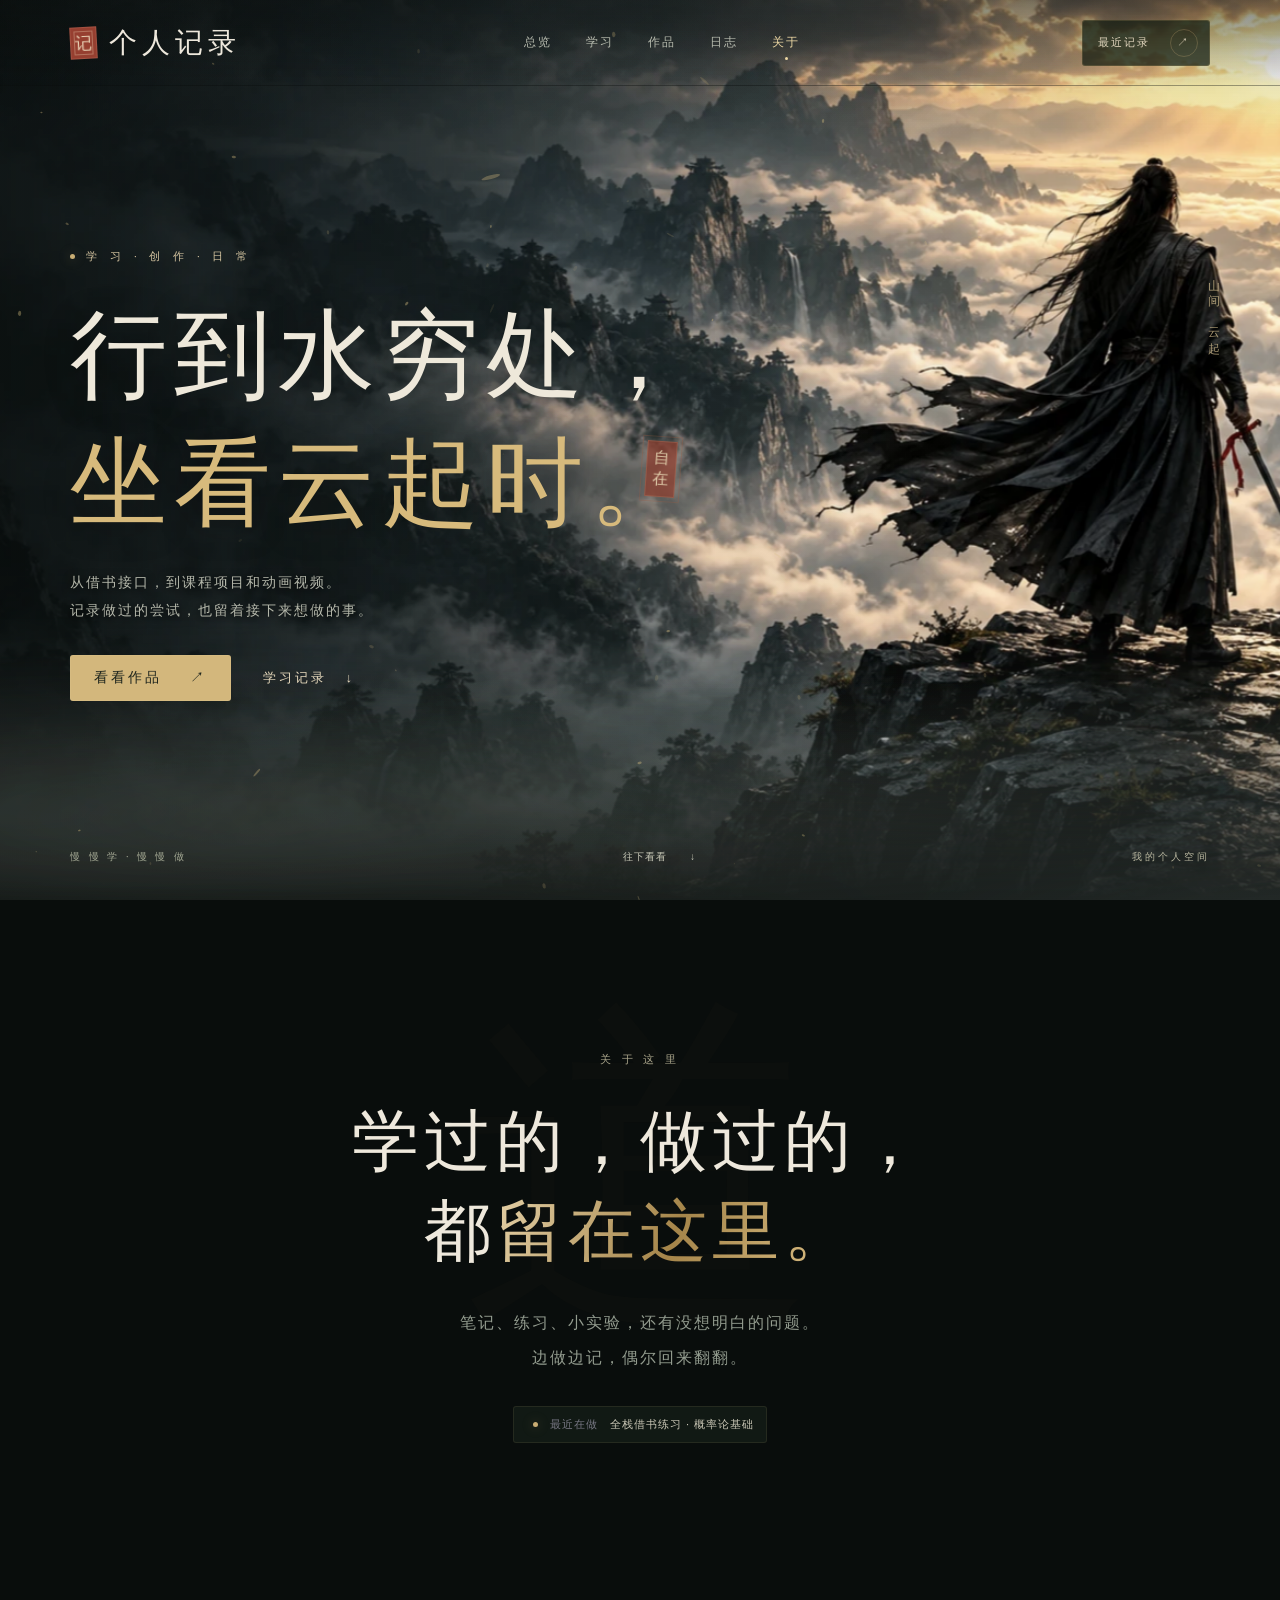
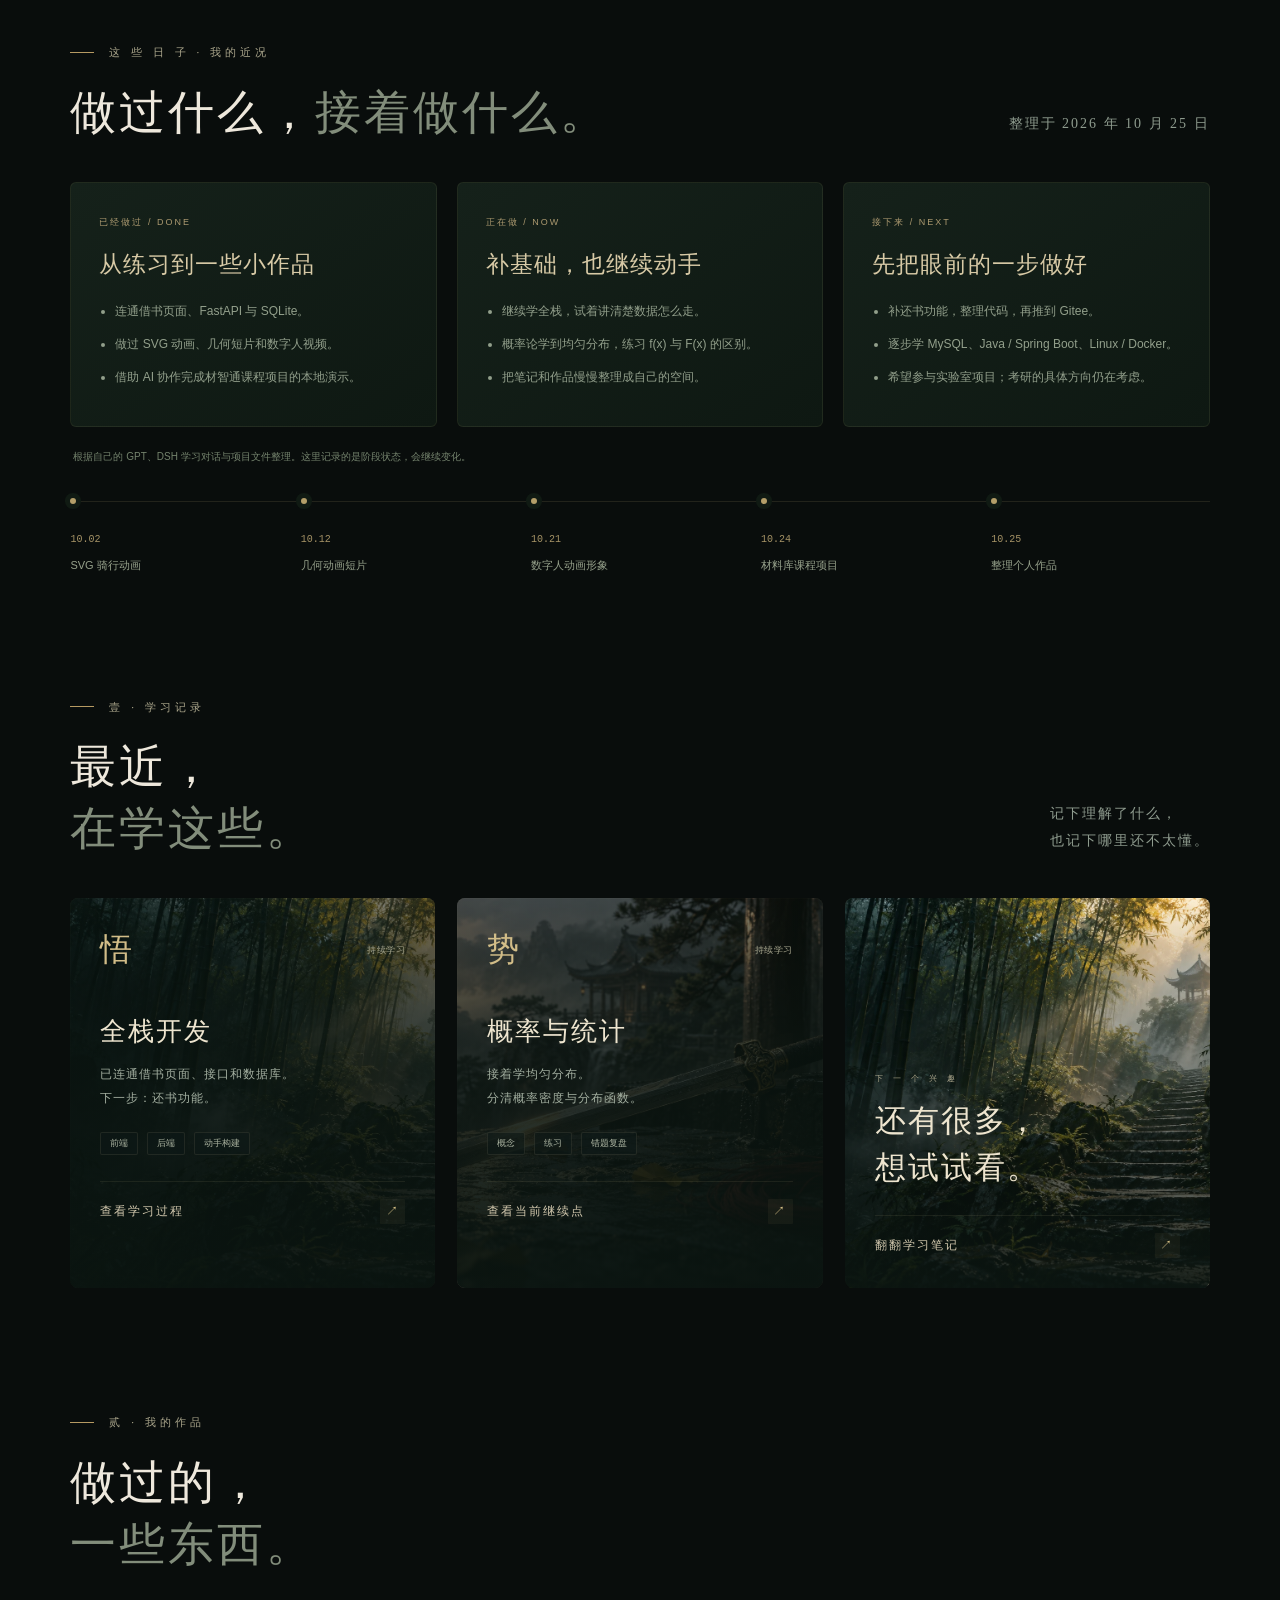
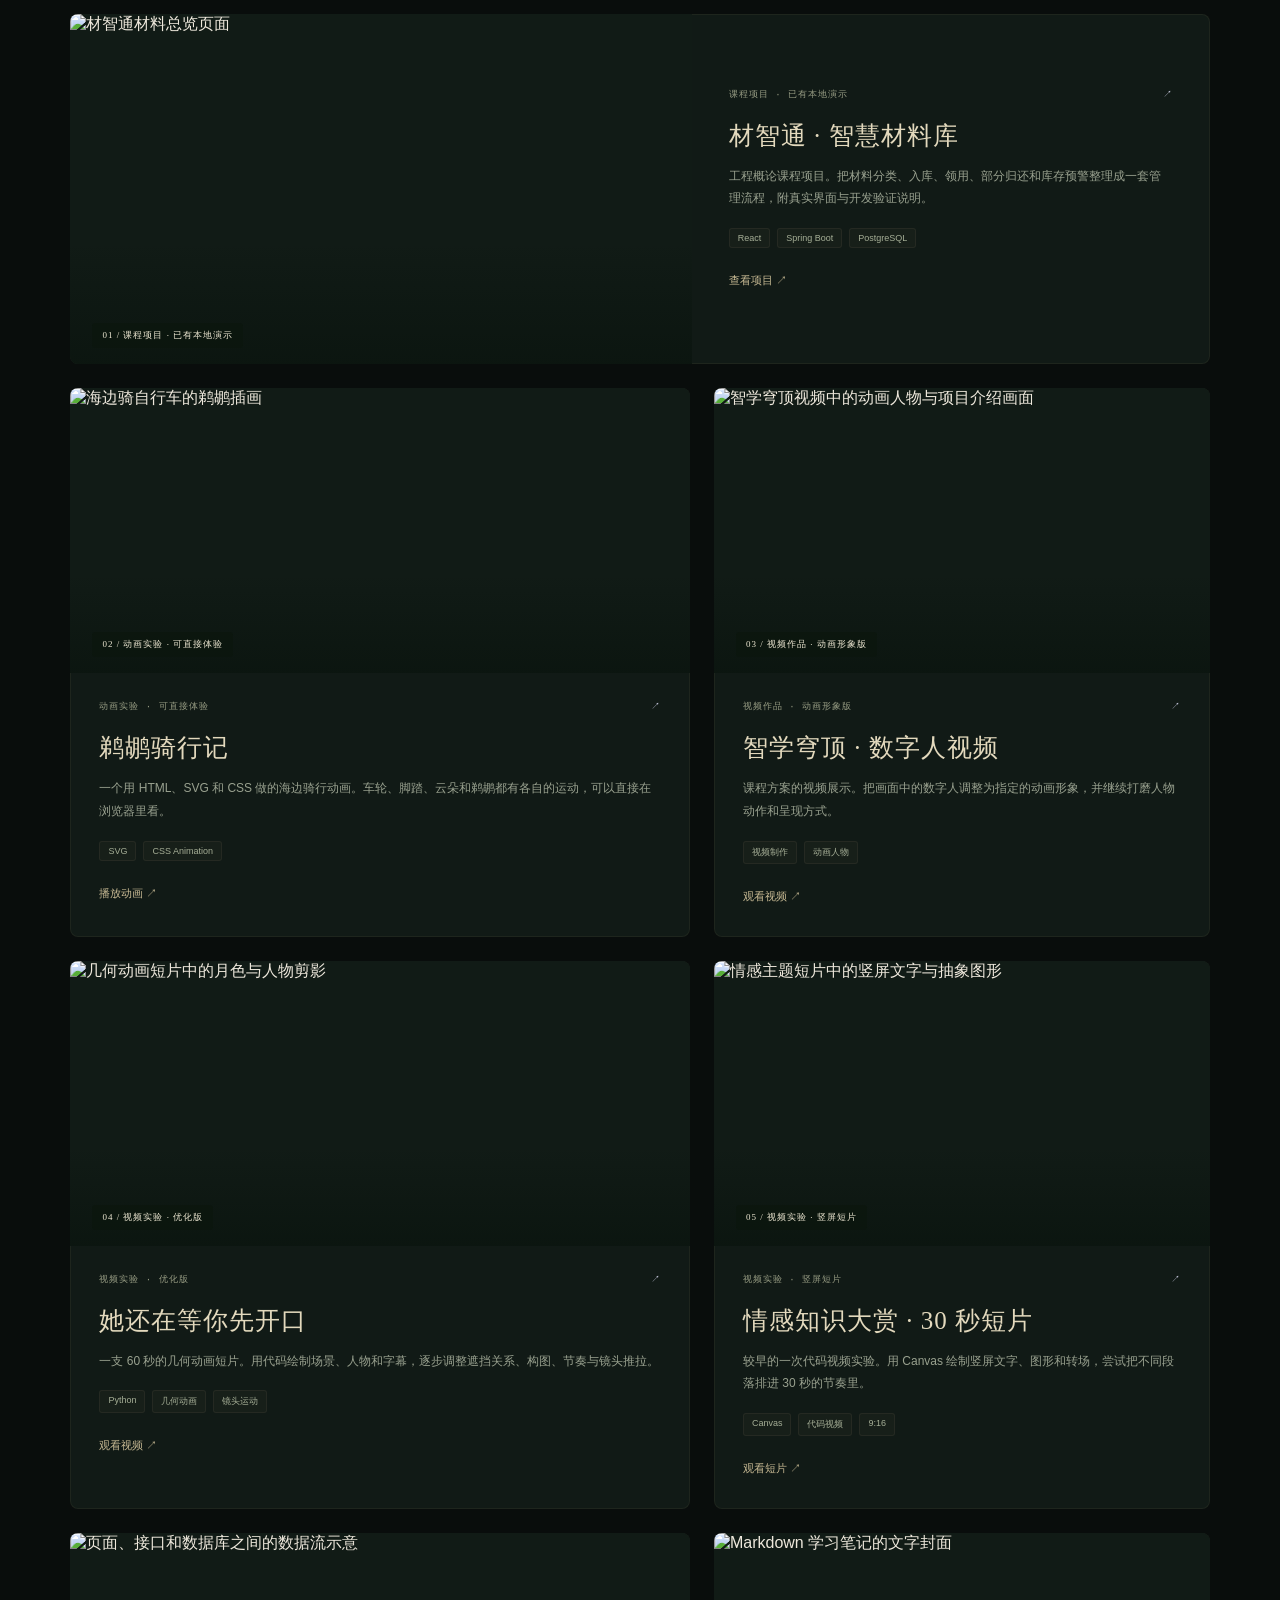
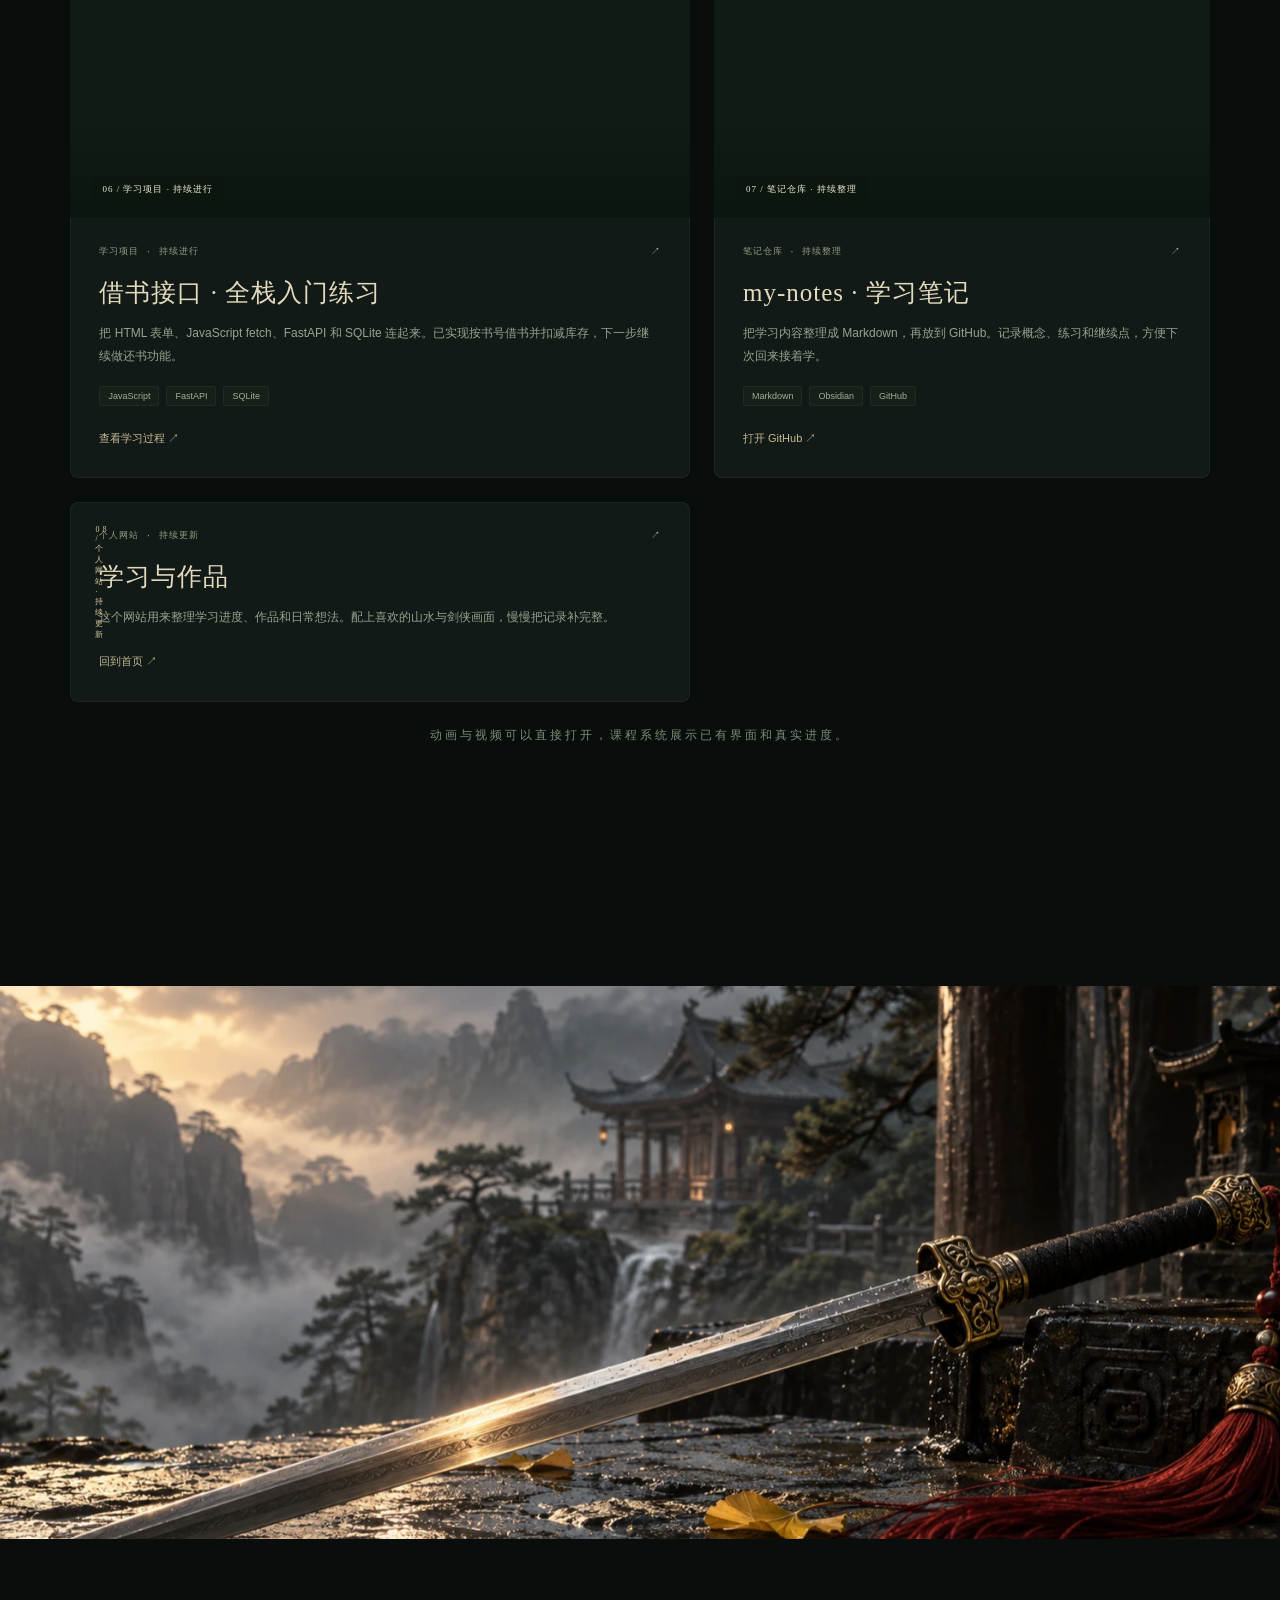
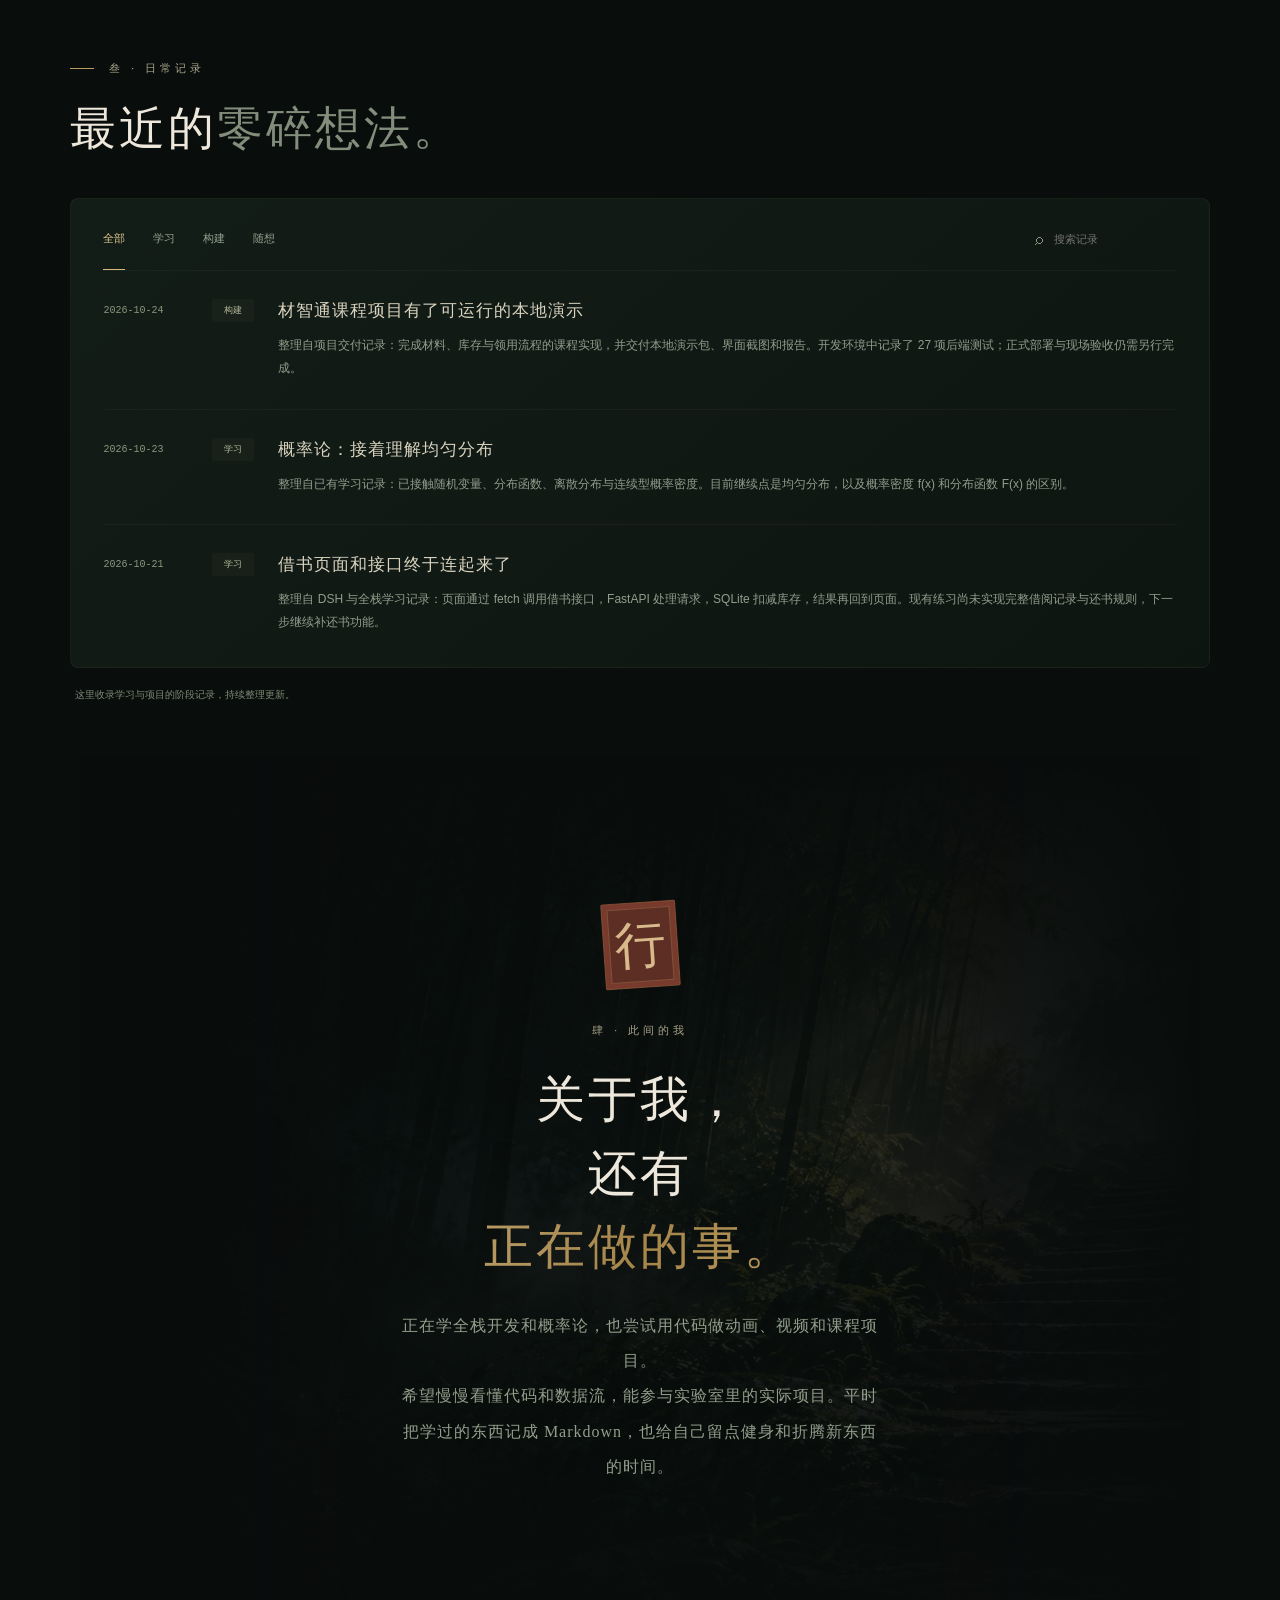
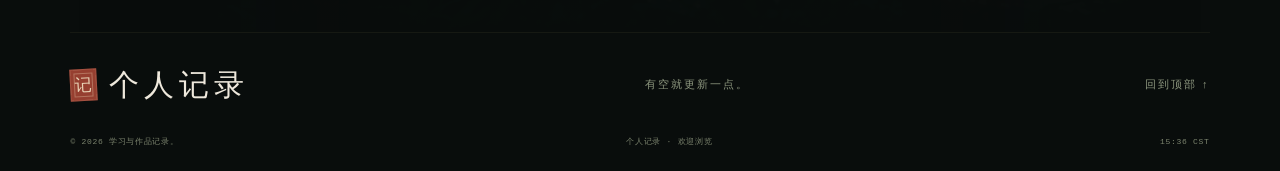
==== commit b78a575f: "Replace hero slogan with Wang Wei couplet" ====
--- a/index.html
+++ b/index.html
@@ -1,7 +1,7 @@
 <!doctype html>
 <html lang="zh-CN"><head><meta charset="utf-8"><meta name="viewport" content="width=device-width,initial-scale=1"><meta name="description" content="记录学习、作品和日常想法的个人空间。"><meta name="theme-color" content="#090d0c"><title>学习与作品</title><link rel="icon" href="data:image/svg+xml,%3Csvg xmlns='http://www.w3.org/2000/svg' viewBox='0 0 64 64'%3E%3Crect width='64' height='64' rx='18' fill='%23090d0c'/wenjianbaiyujing/%3E%3Ctext x='18' y='47' font-family='Arial' font-size='34' fill='%23d3b77c'%3E%E8%AE%B0%3C/text%3E%3C/svg%3E"><link rel="preload" as="image" href="images/wuxia-summit-v3.webp"><link rel="stylesheet" href="design-v2.css"><link rel="stylesheet" href="theme-v3.css"><link rel="stylesheet" href="portfolio.css"></head>
 <body><div class="scroll-progress" aria-hidden="true"></div><header class="site-header"><a class="brand" href="#home" aria-label="个人记录 首页"><span class="brand-seal">记</span>个人记录</a><nav aria-label="主导航"><a class="active" href="#home">总览</a><a href="#learning">学习</a><a href="#projects">作品</a><a href="#logs">日志</a><a href="#about">关于</a></nav><a class="nav-action" href="#logs">最近记录 <span>↗</span></a></header>
-<main id="home"><section class="hero"><div class="hero-image-wrap"><img class="hero-image" src="images/wuxia-summit-v3.webp" alt="黑衣剑客立于孤峰，望向金色天光下的层峦与云海" fetchpriority="high" width="1672" height="941"></div><div class="hero-shade"></div><div class="mist mist-far" aria-hidden="true"></div><div class="mist mist-near" aria-hidden="true"></div><canvas id="wind-canvas" aria-hidden="true"></canvas><div class="sword-flash" aria-hidden="true"></div><div class="hero-inscription" aria-hidden="true">山 间 · 云 起</div><div class="hero-content"><div class="eyebrow"><span class="status-dot"></span> 学 习 · 创 作 · 日 常</div><h1 aria-label="学一点，做一点。"><span class="hero-line">学一点，</span><span class="hero-line">做一点。</span></h1><span class="hero-seal" aria-hidden="true">自<br>在</span><p class="hero-description">从借书接口，到课程项目和动画视频。<br>记录做过的尝试，也留着接下来想做的事。</p><div class="hero-actions"><a class="primary" href="#projects">看看作品 <span>↗</span></a><a class="secondary" href="#learning">学习记录 <span>↓</span></a></div></div><div class="hero-bottom"><span>慢 慢 学 · 慢 慢 做</span><a href="#intro">往下看看 <span>↓</span></a><span class="edition">我的个人空间</span></div></section>
+<main id="home"><section class="hero"><div class="hero-image-wrap"><img class="hero-image" src="images/wuxia-summit-v3.webp" alt="黑衣剑客立于孤峰，望向金色天光下的层峦与云海" fetchpriority="high" width="1672" height="941"></div><div class="hero-shade"></div><div class="mist mist-far" aria-hidden="true"></div><div class="mist mist-near" aria-hidden="true"></div><canvas id="wind-canvas" aria-hidden="true"></canvas><div class="sword-flash" aria-hidden="true"></div><div class="hero-inscription" aria-hidden="true">山 间 · 云 起</div><div class="hero-content"><div class="eyebrow"><span class="status-dot"></span> 学 习 · 创 作 · 日 常</div><h1 class="hero-poem" aria-label="行到水穷处，坐看云起时。"><span class="hero-line">行到水穷处，</span><span class="hero-line">坐看云起时。</span></h1><span class="hero-seal" aria-hidden="true">自<br>在</span><p class="hero-description">从借书接口，到课程项目和动画视频。<br>记录做过的尝试，也留着接下来想做的事。</p><div class="hero-actions"><a class="primary" href="#projects">看看作品 <span>↗</span></a><a class="secondary" href="#learning">学习记录 <span>↓</span></a></div></div><div class="hero-bottom"><span>慢 慢 学 · 慢 慢 做</span><a href="#intro">往下看看 <span>↓</span></a><span class="edition">我的个人空间</span></div></section>
 <section id="intro" class="intro-section section-wrap reveal"><div class="eyebrow">关 于 这 里</div><h2 class="statement">学过的，做过的，<br>都<span class="gradient-text">留在这里。</span></h2><p class="intro-description">笔记、练习、小实验，还有没想明白的问题。<br>边做边记，偶尔回来翻翻。</p><div class="focus-pill"><span class="status-dot"></span><span>最近在做</span><strong id="focus-value">构建自己的数字空间</strong></div></section>
 <section id="journey" class="content-section section-wrap"><div class="section-heading reveal"><div><div class="eyebrow">这 些 日 子 · 我的近况</div><h2>做过什么，<span class="soft">接着做什么。</span></h2></div><p>整理于 2026 年 10 月 25 日</p></div><div class="life-grid"><article class="life-card reveal"><span class="life-label">已经做过 / DONE</span><h3>从练习到一些小作品</h3><ul><li>连通借书页面、FastAPI 与 SQLite。</li><li>做过 SVG 动画、几何短片和数字人视频。</li><li>借助 AI 协作完成材智通课程项目的本地演示。</li></ul></article><article class="life-card reveal"><span class="life-label">正在做 / NOW</span><h3>补基础，也继续动手</h3><ul><li>继续学全栈，试着讲清楚数据怎么走。</li><li>概率论学到均匀分布，练习 f(x) 与 F(x) 的区别。</li><li>把笔记和作品慢慢整理成自己的空间。</li></ul></article><article class="life-card reveal"><span class="life-label">接下来 / NEXT</span><h3>先把眼前的一步做好</h3><ul><li>补还书功能，整理代码，再推到 Gitee。</li><li>逐步学 MySQL、Java / Spring Boot、Linux / Docker。</li><li>希望参与实验室项目；考研的具体方向仍在考虑。</li></ul></article></div><p class="journey-note">根据自己的 GPT、DSH 学习对话与项目文件整理。这里记录的是阶段状态，会继续变化。</p><div class="mini-timeline reveal"><a href="/wenjianbaiyujing/projects/pelican-bike.html"><time>10.02</time><span>SVG 骑行动画</span></a><a href="/wenjianbaiyujing/projects/geometry-story.html"><time>10.12</time><span>几何动画短片</span></a><a href="/wenjianbaiyujing/projects/learning-dome.html"><time>10.21</time><span>数字人动画形象</span></a><a href="/wenjianbaiyujing/projects/materials.html"><time>10.24</time><span>材料库课程项目</span></a><a href="#projects"><time>10.25</time><span>整理个人作品</span></a></div></section>
 <section id="learning" class="content-section section-wrap"><div class="section-heading reveal"><div><div class="eyebrow">壹 · 学习记录</div><h2>最近，<br><span class="soft">在学这些。</span></h2></div><p>记下理解了什么，<br>也记下哪里还不太懂。</p></div><div class="learning-grid"><article class="learn-card reveal"><div class="card-top"><span class="subject-icon">悟</span><span class="badge">持续学习</span></div><img class="learn-art" src="images/bamboo-path-v3.webp" alt="" loading="lazy"><div class="card-number" aria-hidden="true">壹</div><h3>全栈开发</h3><p>已连通借书页面、接口和数据库。<br>下一步：还书功能。</p><div class="chips"><span>前端</span><span>后端</span><span>动手构建</span></div><a class="card-link" href="/wenjianbaiyujing/projects/fullstack.html">查看学习过程 <span>↗</span></a></article><article class="learn-card reveal"><div class="card-top"><span class="subject-icon">势</span><span class="badge">持续学习</span></div><img class="learn-art" src="images/jian-v3.webp" alt="" loading="lazy"><div class="card-number" aria-hidden="true">贰</div><h3>概率与统计</h3><p>接着学均匀分布。<br>分清概率密度与分布函数。</p><div class="chips"><span>概念</span><span>练习</span><span>错题复盘</span></div><a class="card-link" href="/wenjianbaiyujing/projects/probability.html">查看当前继续点 <span>↗</span></a></article><article class="learn-card open-card reveal"><img src="images/bamboo-path-v3.webp" alt="雾气与天光中的竹林石阶，通往远处的山亭" loading="lazy" width="1672" height="941"><div class="open-card-content"><span class="eyebrow">下 一 个 兴 趣</span><h3>还有很多，<br>想试试看。</h3><a class="card-link" href="https://github.com/piggod68/my-notes" target="_blank" rel="noopener noreferrer">翻翻学习笔记 <span>↗</span></a></div></article></div></section>
--- a/theme-v3.css
+++ b/theme-v3.css
@@ -7,3 +7,25 @@
 @media(prefers-reduced-motion:reduce){.hero-char{animation:none!important}.mist{animation:none!important;will-change:auto}.hero-image,.image-interlude>img{will-change:auto}.motion-ready .reveal{filter:none!important;opacity:1;transform:none!important}.sword-flash,#wind-canvas{display:none!important}.learn-card:hover,.motion-ready .learn-card.visible:hover{transform:none!important}}
 @media(max-width:760px){.hero-image{object-position:80% center}}
 .nav-action{padding:8px 11px 8px 15px;background:#0b160eb3;border:1px solid #c5aa6d30;border-radius:3px}.hero-image{transition:transform .35s linear}.image-interlude>img{transition:transform .2s linear}
+
+/* DSH: subtle continuous atmosphere, not a flashy effect */
+.hero-image-wrap{
+  transform-origin:62% 50%;
+  animation:hero-breathe 18s ease-in-out infinite alternate;
+}
+@keyframes hero-breathe{
+  from{transform:scale(1.005) translate3d(-.35%,0,0)}
+  to{transform:scale(1.06) translate3d(.45%,-.65%,0)}
+}
+.mist{opacity:.31;animation-duration:20s}
+.mist-near{opacity:.4;animation-duration:13s}
+@media (prefers-reduced-motion:reduce){
+  .hero-image-wrap{animation:none!important;transform:none!important}
+}
+
+@media(max-width:760px){
+  .hero h1.hero-poem{font-size:50px;line-height:1.35;letter-spacing:2px;white-space:nowrap}
+}
+@media(max-width:390px){
+  .hero h1.hero-poem{font-size:47px;letter-spacing:1px}
+}
